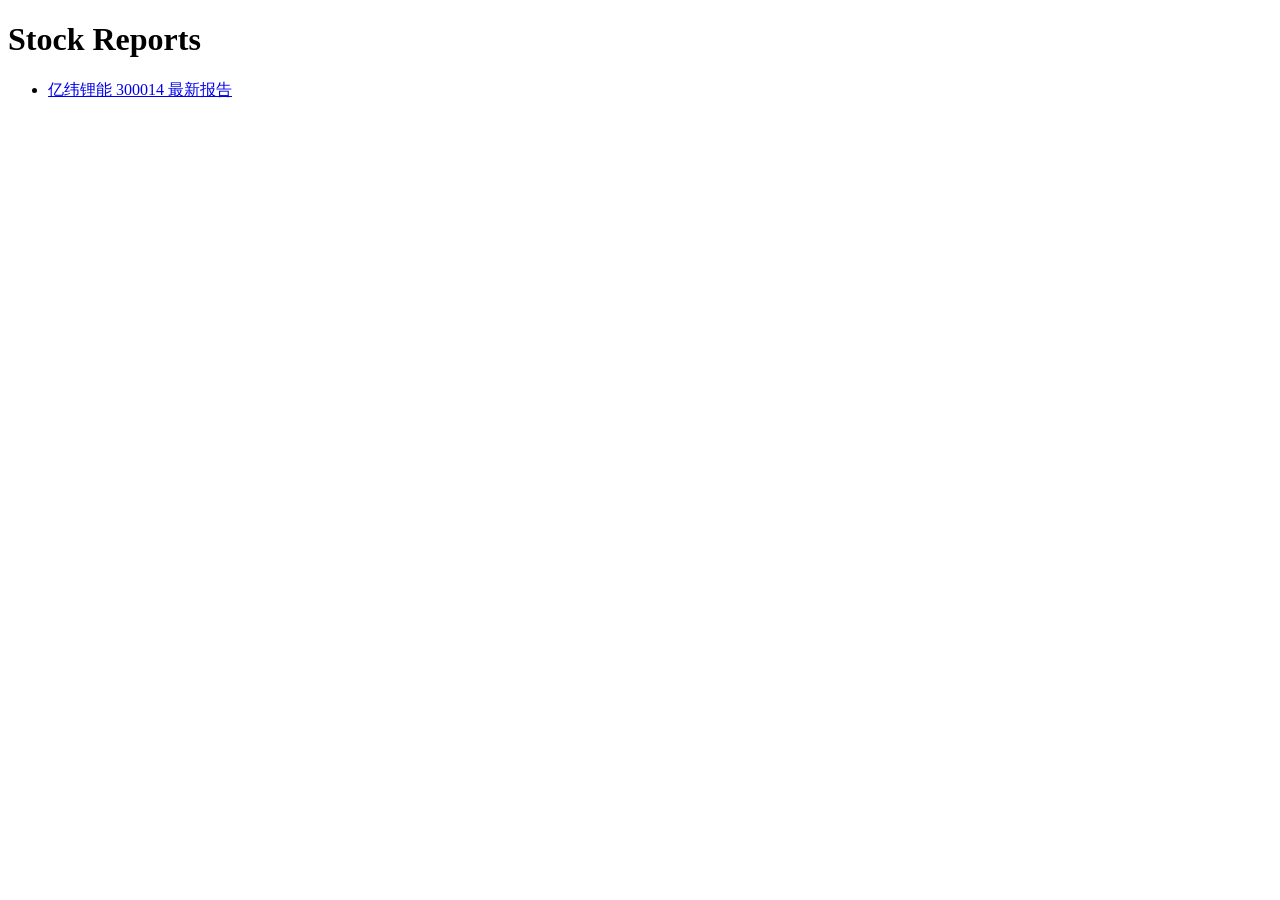
==== index.html @ c76a759f "Update report index" ====
<!doctype html><html lang="zh-CN"><head><meta charset="utf-8"><meta name="viewport" content="width=device-width,initial-scale=1"><title>Stock Reports</title></head><body><h1>Stock Reports</h1><ul><li><a href="stock/300014/latest.html">亿纬锂能 300014 最新报告</a></li></ul></body></html>
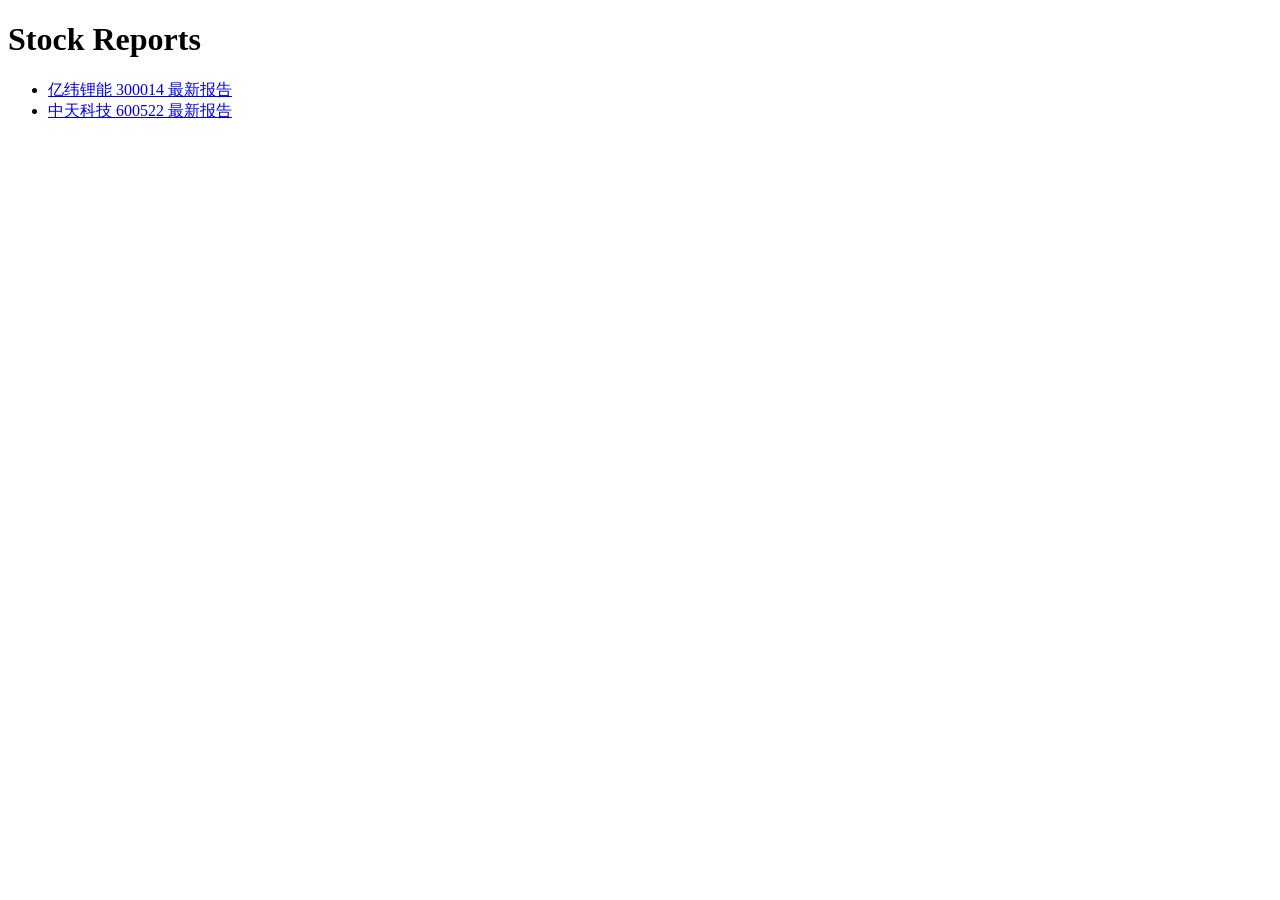
==== commit 6401e5e2: "Update report index for 600522" ====
--- a/index.html
+++ b/index.html
@@ -1 +1 @@
-<!doctype html><html lang="zh-CN"><head><meta charset="utf-8"><meta name="viewport" content="width=device-width,initial-scale=1"><title>Stock Reports</title></head><body><h1>Stock Reports</h1><ul><li><a href="stock/300014/latest.html">亿纬锂能 300014 最新报告</a></li></ul></body></html>+<!doctype html><html lang="zh-CN"><head><meta charset="utf-8"><meta name="viewport" content="width=device-width,initial-scale=1"><title>Stock Reports</title></head><body><h1>Stock Reports</h1><ul><li><a href="stock/300014/latest.html">亿纬锂能 300014 最新报告</a></li><li><a href="stock/600522/latest.html">中天科技 600522 最新报告</a></li></ul></body></html>
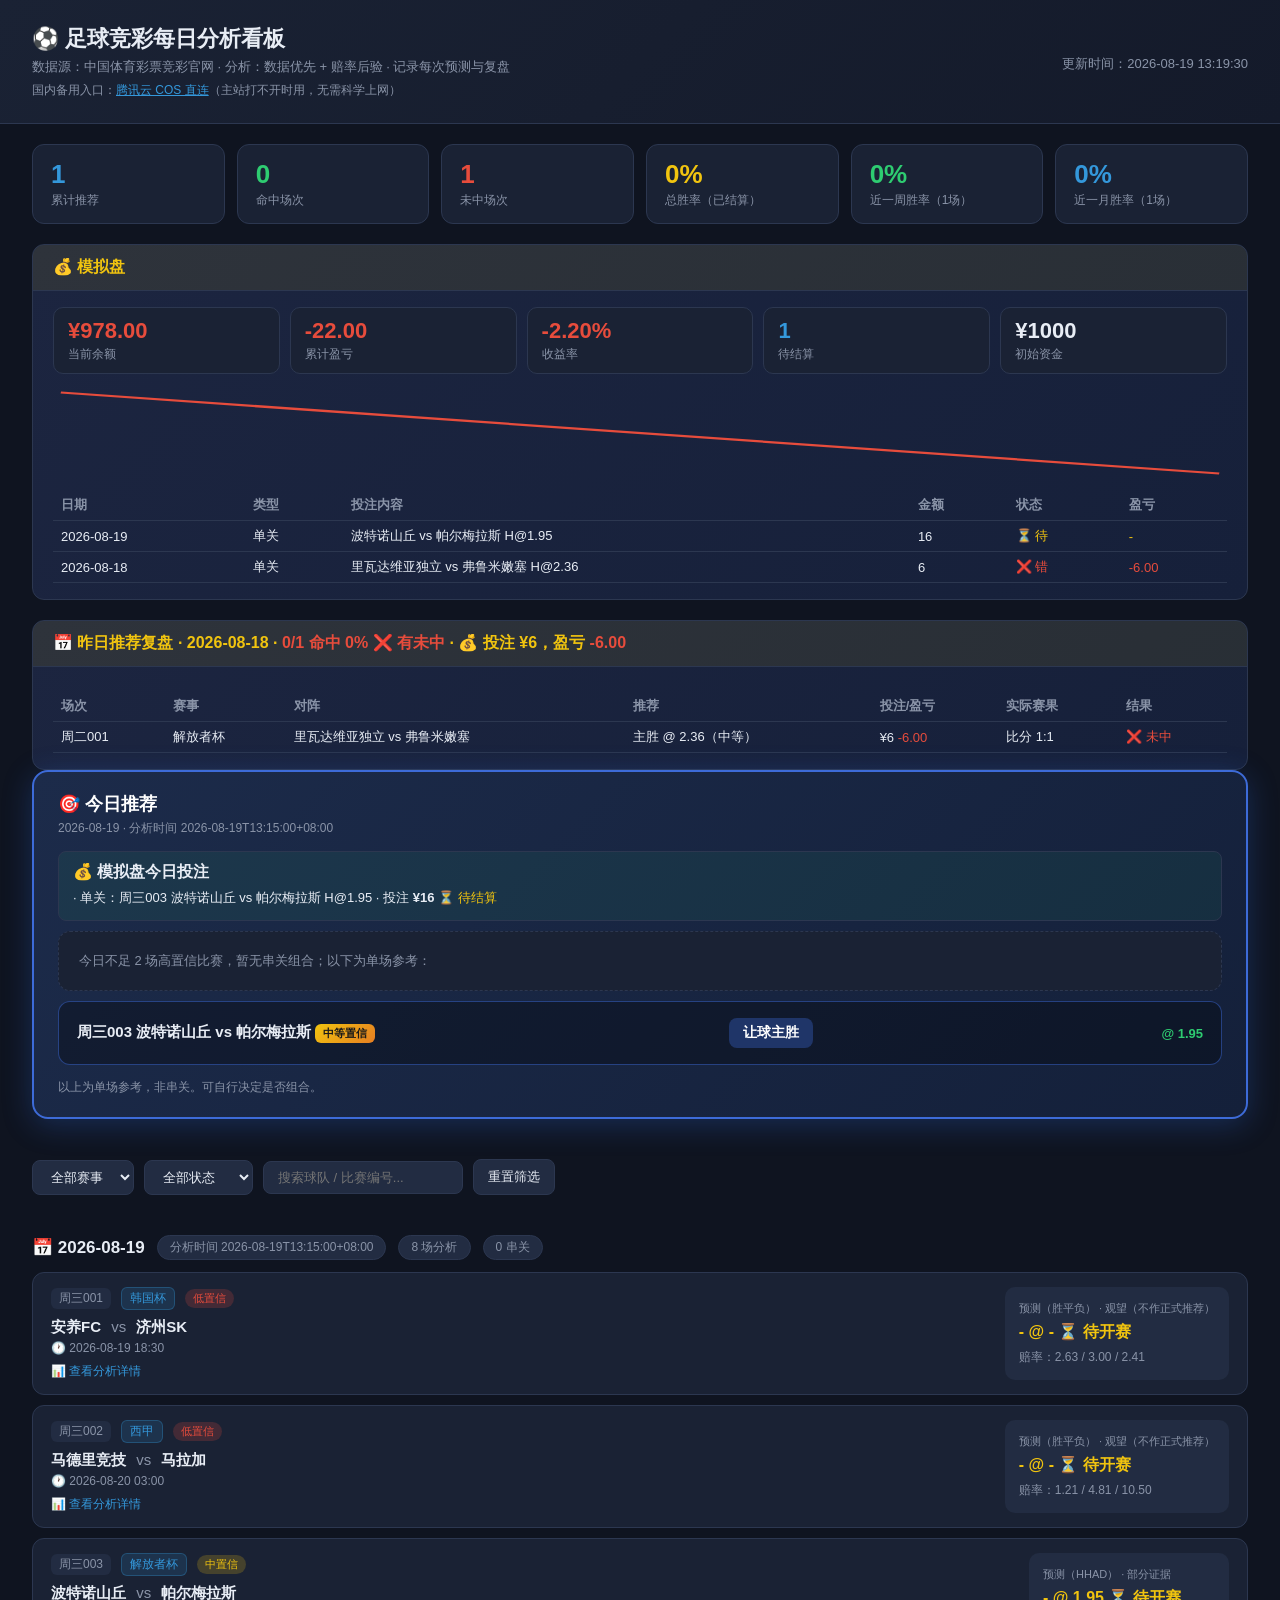
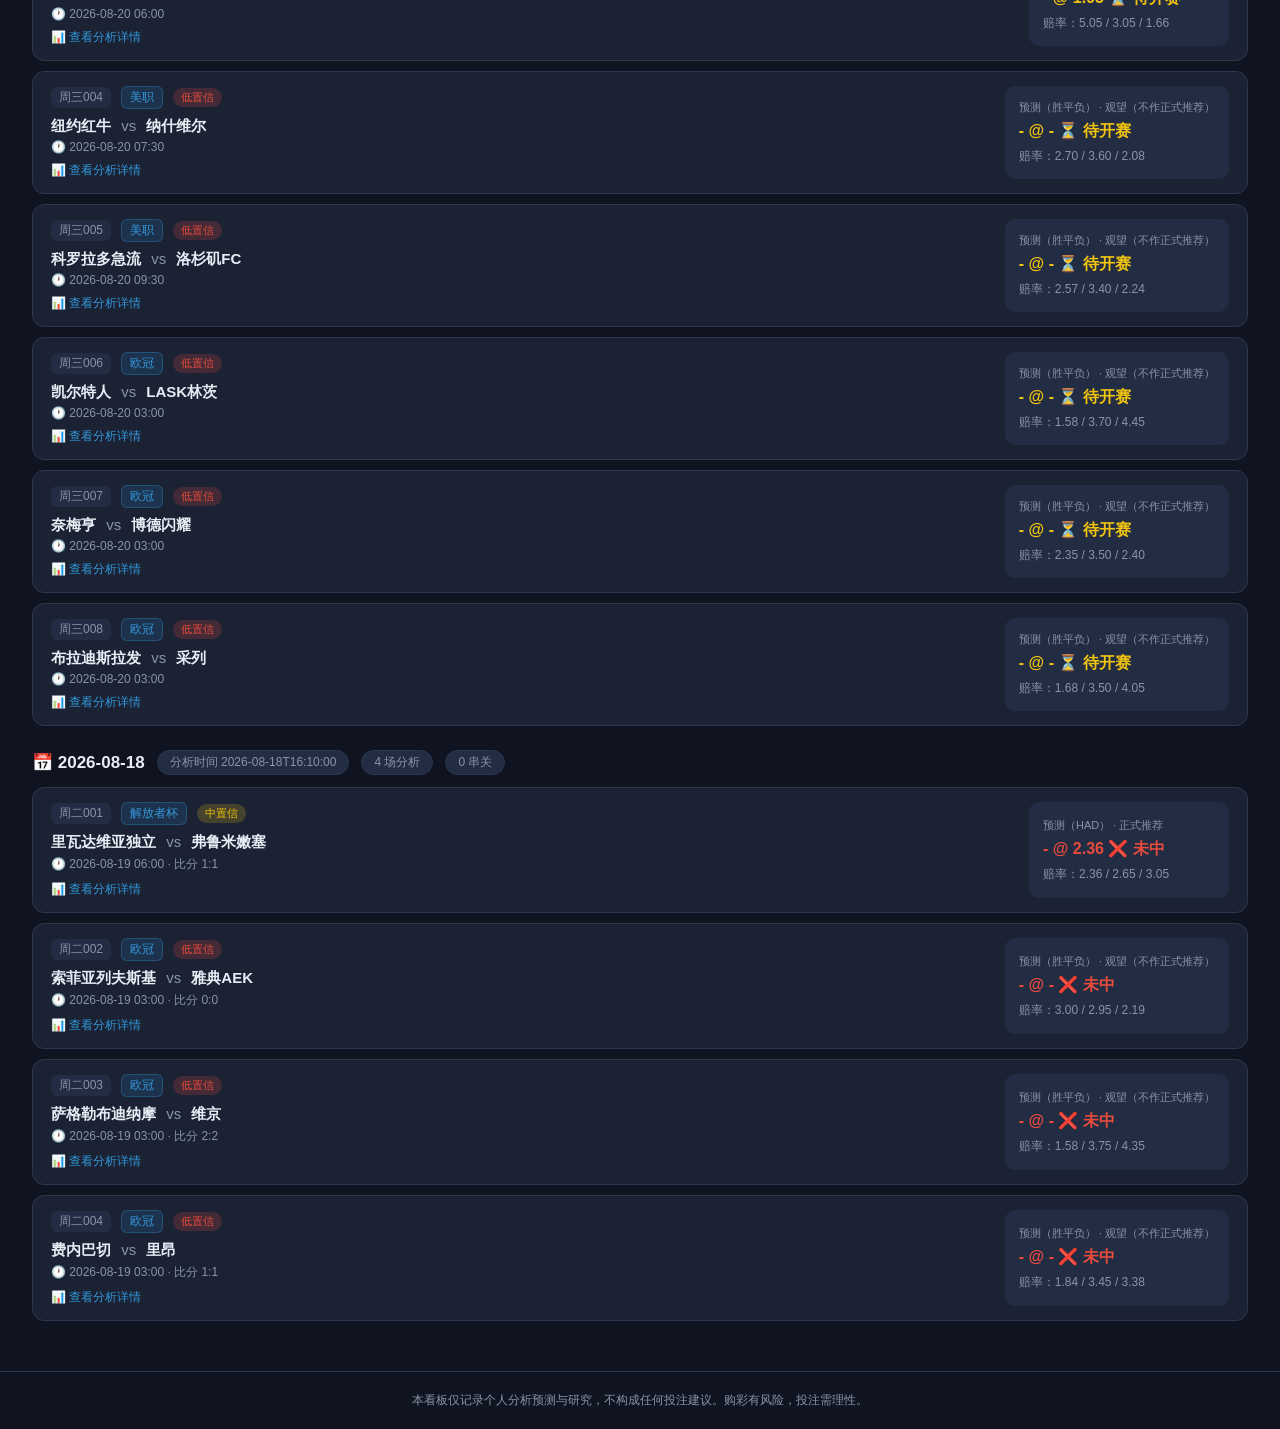
==== commit a1f0bd53: "update dashboard: index.html" ====
--- a/index.html
+++ b/index.html
@@ -1 +1,848 @@
-<!doctype html><html lang="zh-CN"><head><meta charset="utf-8"><meta name="viewport" content="width=device-width,initial-scale=1"><title>Stock Reports</title></head><body><h1>Stock Reports</h1><ul><li><a href="stock/300014/latest.html">亿纬锂能 300014 最新报告</a></li><li><a href="stock/600522/latest.html">中天科技 600522 最新报告</a></li></ul></body></html>+<!DOCTYPE html>
+<html lang="zh-CN">
+<head>
+<meta charset="UTF-8">
+<meta name="viewport" content="width=device-width, initial-scale=1.0">
+<title>⚽ 足球竞彩每日分析看板</title>
+<style>
+:root {
+  --bg: #0f1420;
+  --card: #1a2234;
+  --card2: #222c42;
+  --text: #e8edf5;
+  --muted: #8a94a8;
+  --green: #2ecc71;
+  --red: #e74c3c;
+  --yellow: #f1c40f;
+  --blue: #3498db;
+  --border: #2c3750;
+}
+* { margin: 0; padding: 0; box-sizing: border-box; }
+body {
+  font-family: -apple-system, "Segoe UI", "Microsoft YaHei", sans-serif;
+  background: var(--bg);
+  color: var(--text);
+  min-height: 100vh;
+}
+.header {
+  background: linear-gradient(135deg, #1a2234 0%, #141a2a 100%);
+  padding: 24px 32px;
+  border-bottom: 1px solid var(--border);
+  display: flex;
+  justify-content: space-between;
+  align-items: center;
+  flex-wrap: wrap;
+  gap: 16px;
+}
+.header h1 { font-size: 22px; font-weight: 700; }
+.header .sub { color: var(--muted); font-size: 13px; margin-top: 4px; }
+.stats-row {
+  display: grid;
+  grid-template-columns: repeat(auto-fit, minmax(140px, 1fr));
+  gap: 12px;
+  padding: 20px 32px 0;
+}
+.stat-card {
+  background: var(--card);
+  border: 1px solid var(--border);
+  border-radius: 12px;
+  padding: 14px 18px;
+}
+.stat-card .num { font-size: 26px; font-weight: 700; }
+.stat-card .label { color: var(--muted); font-size: 12px; margin-top: 2px; }
+.stat-card.green .num { color: var(--green); }
+.stat-card.red .num { color: var(--red); }
+.stat-card.blue .num { color: var(--blue); }
+.stat-card.yellow .num { color: var(--yellow); }
+.controls {
+  display: flex;
+  gap: 10px;
+  padding: 16px 32px;
+  align-items: center;
+  flex-wrap: wrap;
+}
+.controls select, .controls button {
+  background: var(--card2);
+  color: var(--text);
+  border: 1px solid var(--border);
+  border-radius: 8px;
+  padding: 8px 14px;
+  font-size: 13px;
+  cursor: pointer;
+}
+.controls select:hover, .controls button:hover { border-color: var(--blue); }
+.controls .search-input {
+  background: var(--card2);
+  color: var(--text);
+  border: 1px solid var(--border);
+  border-radius: 8px;
+  padding: 8px 14px;
+  font-size: 13px;
+  min-width: 200px;
+}
+.main { padding: 0 32px 40px; }
+.day-section { margin-top: 24px; }
+.day-header {
+  display: flex;
+  align-items: center;
+  gap: 12px;
+  margin-bottom: 12px;
+}
+.day-header h2 { font-size: 17px; }
+.day-header .badge {
+  background: var(--card2);
+  border: 1px solid var(--border);
+  border-radius: 20px;
+  padding: 3px 12px;
+  font-size: 12px;
+  color: var(--muted);
+}
+.review-box {
+  background: var(--card);
+  border: 1px solid var(--border);
+  border-radius: 12px;
+  padding: 16px 20px;
+  margin-bottom: 20px;
+}
+.review-box h3 { font-size: 15px; margin-bottom: 10px; display: flex; align-items: center; gap: 8px; }
+.review-box .review-text { color: var(--text); font-size: 13px; line-height: 1.8; }
+.review-box .review-text strong { color: var(--yellow); }
+.match-card {
+  background: var(--card);
+  border: 1px solid var(--border);
+  border-radius: 12px;
+  padding: 14px 18px;
+  margin-bottom: 10px;
+  display: grid;
+  grid-template-columns: 1fr auto;
+  gap: 12px;
+}
+.match-card:hover { border-color: var(--blue); }
+.match-top { display: flex; align-items: center; gap: 10px; flex-wrap: wrap; }
+.league-tag {
+  background: rgba(52, 152, 219, 0.15);
+  color: var(--blue);
+  border: 1px solid rgba(52, 152, 219, 0.3);
+  border-radius: 6px;
+  padding: 2px 8px;
+  font-size: 12px;
+  white-space: nowrap;
+}
+.match-num {
+  color: var(--muted);
+  font-size: 12px;
+  background: var(--card2);
+  border-radius: 6px;
+  padding: 2px 8px;
+}
+.match-teams { font-size: 15px; font-weight: 600; margin-top: 8px; }
+.match-teams .vs { color: var(--muted); font-weight: 400; margin: 0 6px; }
+.match-time { color: var(--muted); font-size: 12px; margin-top: 4px; }
+.pick-box {
+  background: var(--card2);
+  border-radius: 10px;
+  padding: 10px 14px;
+  min-width: 200px;
+  display: flex;
+  flex-direction: column;
+  gap: 6px;
+  justify-content: center;
+}
+.pick-label { font-size: 11px; color: var(--muted); }
+.pick-value { font-size: 16px; font-weight: 700; }
+.pick-value.hit { color: var(--green); }
+.pick-value.miss { color: var(--red); }
+.pick-value.pending { color: var(--yellow); }
+.pick-odds { font-size: 12px; color: var(--muted); }
+.confidence { font-size: 11px; padding: 2px 8px; border-radius: 10px; }
+.confidence.high { background: rgba(46, 204, 113, 0.2); color: var(--green); }
+.confidence.medium { background: rgba(241, 196, 15, 0.2); color: var(--yellow); }
+.confidence.low { background: rgba(231, 76, 60, 0.2); color: var(--red); }
+.analysis-toggle {
+  background: none;
+  border: none;
+  color: var(--blue);
+  font-size: 12px;
+  cursor: pointer;
+  margin-top: 8px;
+  padding: 0;
+}
+.analysis-detail {
+  display: none;
+  margin-top: 10px;
+  border-top: 1px solid var(--border);
+  padding-top: 10px;
+  font-size: 13px;
+  line-height: 1.8;
+  color: var(--text);
+}
+.analysis-detail.open { display: block; }
+.analysis-detail .section-title { color: var(--yellow); font-weight: 600; margin-top: 8px; }
+.parlay-card {
+  background: linear-gradient(135deg, rgba(52, 152, 219, 0.12), rgba(46, 204, 113, 0.08));
+  border: 1.5px solid var(--blue);
+  border-radius: 12px;
+  padding: 14px 18px;
+  margin-bottom: 12px;
+}
+.parlay-header { display: flex; justify-content: space-between; align-items: center; flex-wrap: wrap; gap: 8px; }
+.parlay-name { font-size: 15px; font-weight: 700; }
+.parlay-odds { color: var(--green); font-weight: 700; font-size: 14px; }
+.parlay-legs { margin-top: 10px; display: flex; gap: 8px; flex-wrap: wrap; }
+.parlay-leg {
+  background: var(--card2);
+  border: 1px solid var(--border);
+  border-radius: 8px;
+  padding: 6px 10px;
+  font-size: 12px;
+}
+.parlay-leg .leg-result { margin-left: 4px; }
+.parlay-result { margin-top: 10px; font-size: 13px; padding: 8px 12px; border-radius: 8px; }
+.parlay-result.win { background: rgba(46, 204, 113, 0.15); color: var(--green); }
+.parlay-result.lose { background: rgba(231, 76, 60, 0.15); color: var(--red); }
+.parlay-reason { margin-top: 8px; font-size: 12px; color: var(--muted); line-height: 1.6; }
+/* ===== 今日推荐区块 ===== */
+.reco-section {
+  margin: 0 32px 24px;
+}
+.reco-box {
+  background: linear-gradient(135deg, #1c2b4a 0%, #14203a 100%);
+  border: 2px solid #3d6bd8;
+  border-radius: 16px;
+  padding: 20px 24px;
+  box-shadow: 0 6px 30px rgba(52, 120, 246, 0.25);
+}
+.reco-title {
+  font-size: 18px;
+  font-weight: 800;
+  color: #fff;
+  display: flex;
+  align-items: center;
+  gap: 8px;
+  margin-bottom: 4px;
+}
+.reco-date { color: var(--muted); font-size: 12px; margin-bottom: 14px; }
+.reco-parlay {
+  background: rgba(0, 0, 0, 0.3);
+  border: 1px solid rgba(61, 107, 216, 0.5);
+  border-radius: 12px;
+  padding: 14px 16px;
+  margin-top: 10px;
+}
+.reco-parlay-head {
+  display: flex;
+  justify-content: space-between;
+  align-items: center;
+  flex-wrap: wrap;
+  gap: 8px;
+}
+.reco-parlay-name { font-size: 16px; font-weight: 700; color: #7fd4ff; }
+.reco-parlay-odds { font-size: 16px; font-weight: 800; color: var(--green); }
+.reco-legs { margin-top: 12px; display: flex; flex-direction: column; gap: 8px; }
+.reco-leg {
+  display: flex;
+  justify-content: space-between;
+  align-items: center;
+  background: rgba(255, 255, 255, 0.05);
+  border: 1px solid rgba(255, 255, 255, 0.1);
+  border-radius: 10px;
+  padding: 10px 14px;
+  flex-wrap: wrap;
+  gap: 8px;
+}
+.reco-leg-team { font-size: 14px; font-weight: 600; color: #e8edf5; }
+.reco-leg-pick {
+  font-size: 13px;
+  background: rgba(61, 107, 216, 0.35);
+  border-radius: 8px;
+  padding: 4px 10px;
+  color: #fff;
+  font-weight: 700;
+}
+.reco-leg-odds { font-size: 13px; color: var(--green); font-weight: 700; }
+.reco-single {
+  background: rgba(0, 0, 0, 0.3);
+  border: 1px solid rgba(61, 107, 216, 0.5);
+  border-radius: 12px;
+  padding: 16px 18px;
+  margin-top: 10px;
+  display: flex;
+  justify-content: space-between;
+  align-items: center;
+  flex-wrap: wrap;
+  gap: 10px;
+}
+.reco-single-team { font-size: 15px; font-weight: 700; color: #e8edf5; }
+.reco-single-pick {
+  font-size: 14px;
+  background: rgba(61, 107, 216, 0.35);
+  border-radius: 8px;
+  padding: 6px 14px;
+  color: #fff;
+  font-weight: 700;
+}
+.reco-reason { margin-top: 12px; font-size: 12px; color: var(--muted); line-height: 1.7; }
+.reco-empty {
+  background: var(--card);
+  border: 1px dashed var(--border);
+  border-radius: 12px;
+  padding: 20px;
+  text-align: center;
+  color: var(--muted);
+  font-size: 13px;
+}
+.reco-tag {
+  display: inline-block;
+  background: linear-gradient(135deg, #f1c40f, #e67e22);
+  color: #1a1a1a;
+  font-size: 11px;
+  font-weight: 800;
+  border-radius: 6px;
+  padding: 2px 8px;
+  margin-right: 6px;
+}
+@media (max-width: 768px) {
+  .reco-section { margin: 0 16px 20px; }
+}
+.empty { color: var(--muted); text-align: center; padding: 60px 0; font-size: 14px; }
+.footer {
+  text-align: center;
+  color: var(--muted);
+  font-size: 12px;
+  padding: 20px;
+  border-top: 1px solid var(--border);
+}
+.loading { text-align: center; padding: 60px; color: var(--muted); }
+@media (max-width: 768px) {
+  .header { padding: 16px; }
+  .stats-row { padding: 12px 16px 0; }
+  .controls { padding: 12px 16px; }
+  .main { padding: 0 16px 30px; }
+  .match-card { grid-template-columns: 1fr; }
+  .pick-box { min-width: auto; }
+}
+
+/* 模拟盘 */
+.paper-section {
+  margin: 20px 32px 0;
+  background: linear-gradient(135deg, #1c2540 0%, #16203a 100%);
+  border: 1px solid var(--border);
+  border-radius: 12px;
+  overflow: hidden;
+}
+.paper-header {
+  padding: 12px 20px;
+  font-size: 16px;
+  font-weight: 700;
+  background: rgba(255, 215, 0, 0.08);
+  border-bottom: 1px solid var(--border);
+  color: var(--yellow);
+}
+.paper-body { padding: 16px 20px; }
+.paper-cards {
+  display: grid;
+  grid-template-columns: repeat(auto-fit, minmax(120px, 1fr));
+  gap: 10px;
+  margin-bottom: 14px;
+}
+.paper-card {
+  background: var(--card);
+  border: 1px solid var(--border);
+  border-radius: 10px;
+  padding: 10px 14px;
+}
+.paper-card .num { font-size: 22px; font-weight: 700; }
+.paper-card .label { color: var(--muted); font-size: 12px; margin-top: 2px; }
+.paper-card.green .num { color: var(--green); }
+.paper-card.red .num { color: var(--red); }
+.paper-card.yellow .num { color: var(--yellow); }
+.paper-card.blue .num { color: var(--blue); }
+.paper-bets { margin-top: 8px; }
+.paper-bets table { width: 100%; border-collapse: collapse; font-size: 13px; }
+.paper-bets th, .paper-bets td {
+  padding: 6px 8px;
+  border-bottom: 1px solid var(--border);
+  text-align: left;
+}
+.paper-bets th { color: var(--muted); font-weight: 600; }
+.bet-won { color: var(--green); }
+.bet-lost { color: var(--red); }
+.bet-pending { color: var(--yellow); }
+.paper-curve { margin-top: 10px; }
+.paper-curve svg { width: 100%; height: 90px; }
+</style>
+</head>
+<body>
+
+<div class="header">
+  <div>
+    <h1>⚽ 足球竞彩每日分析看板</h1>
+    <div class="sub">数据源：中国体育彩票竞彩官网 · 分析：数据优先 + 赔率后验 · 记录每次预测与复盘</div>
+    <div class="sub" style="margin-top:6px;font-size:12px;">国内备用入口：<a href="https://football-predictions-1467413910.cos-website.ap-shanghai.myqcloud.com/" target="_blank" style="color:var(--blue);">腾讯云 COS 直连</a>（主站打不开时用，无需科学上网）</div>
+  </div>
+  <div class="sub" id="updatedAt"></div>
+</div>
+
+<div class="stats-row" id="statsRow">
+  <div class="stat-card loading-stat"><div class="loading">加载中...</div></div>
+</div>
+
+<div class="paper-section" id="paperSection" style="display:none;">
+  <div class="paper-header">💰 模拟盘</div>
+  <div class="paper-body" id="paperBody"></div>
+</div>
+
+<div class="paper-section" id="yesterdaySection" style="display:none;">
+  <div class="paper-header" id="yesterdayHeader">📅 昨日推荐复盘</div>
+  <div class="paper-body" id="yesterdayBody"></div>
+</div>
+
+<div class="reco-section" id="recoSection"></div>
+
+<div class="controls">
+  <select id="leagueFilter">
+    <option value="">全部赛事</option>
+  </select>
+  <select id="resultFilter">
+    <option value="">全部状态</option>
+    <option value="hit">✅ 命中</option>
+    <option value="miss">❌ 未中</option>
+    <option value="pending">⏳ 待开赛</option>
+  </select>
+  <input type="text" id="searchInput" class="search-input" placeholder="搜索球队 / 比赛编号...">
+  <button id="resetBtn">重置筛选</button>
+</div>
+
+<div class="main" id="mainContent">
+  <div class="loading">数据加载中...</div>
+</div>
+
+<div class="footer">
+  本看板仅记录个人分析预测与研究，不构成任何投注建议。购彩有风险，投注需理性。
+</div>
+
+<script>
+let DATA = null;
+let currentLeague = '';
+let currentResult = '';
+let currentSearch = '';
+
+async function loadData() {
+  try {
+    const resp = await fetch('data.json?_=' + Date.now());
+    if (!resp.ok) throw new Error('HTTP ' + resp.status);
+    DATA = await resp.json();
+    render();
+  } catch (e) {
+    document.getElementById('mainContent').innerHTML =
+      '<div class="empty">数据加载失败：' + e.message + '<br><br>请确认 data.json 已生成</div>';
+  }
+}
+
+function renderStats() {
+  const s = (DATA.stats || {});
+  // 优先用后端算好的统计; 后端无数据时前端兜底
+  const total = s.total || 0;
+  const hit = s.hit || 0;
+  const miss = s.miss || 0;
+  const hitRate = (s.hit_rate != null ? s.hit_rate : 0) + '%';
+
+  document.getElementById('statsRow').innerHTML = `
+    <div class="stat-card blue"><div class="num">${total}</div><div class="label">累计推荐</div></div>
+    <div class="stat-card green"><div class="num">${hit}</div><div class="label">命中场次</div></div>
+    <div class="stat-card red"><div class="num">${miss}</div><div class="label">未中场次</div></div>
+    <div class="stat-card yellow"><div class="num">${hitRate}</div><div class="label">总胜率（已结算）</div></div>
+    <div class="stat-card green"><div class="num">${s.week_rate != null ? s.week_rate + '%' : '-'}</div><div class="label">近一周胜率（${s.week_total || 0}场）</div></div>
+    <div class="stat-card blue"><div class="num">${s.month_rate != null ? s.month_rate + '%' : '-'}</div><div class="label">近一月胜率（${s.month_total || 0}场）</div></div>
+  `;
+}
+
+function renderLeagueFilter() {
+  const leagues = new Set();
+  for (const rec of DATA.records || []) {
+    for (const m of rec.matches || []) {
+      if (m.league) leagues.add(m.league);
+    }
+  }
+  const sel = document.getElementById('leagueFilter');
+  sel.innerHTML = '<option value="">全部赛事</option>' +
+    [...leagues].sort().map(l => `<option value="${l}">${l}</option>`).join('');
+  sel.value = currentLeague;
+}
+
+function resultClass(m) {
+  if (m.result === 'hit') return 'hit';
+  if (m.result === 'miss') return 'miss';
+  return 'pending';
+}
+function resultText(m) {
+  if (m.result === 'hit') return '✅ 命中';
+  if (m.result === 'miss') return '❌ 未中';
+  return '⏳ 待开赛';
+}
+const STATUS_ZH = {
+  high: '高', medium: '中', low: '低',
+  ok: '证据通过', verified: '已验证', pass: '通过',
+  insufficient_evidence: '证据不足',
+  VERIFIED: '正式推荐', PARTIAL: '部分证据', OBSERVE: '观望（不作正式推荐）',
+  full_HAD: '官方赔率完整', partial_HAD: '官方赔率部分完整', none_HAD: '官方赔率未完整验证'
+};
+function zhStatus(v) { return STATUS_ZH[v] || v || '-'; }
+function confidenceClass(c) { return c || 'low'; }
+function gateReasons(m) {
+  const d = m.data_analysis || {};
+  const sample = d.sample_size || {};
+  const reasons = [];
+  const home = Number(sample.home_recent_matches ?? sample.home_recent ?? 0) || 0;
+  const away = Number(sample.away_recent_matches ?? sample.away_recent ?? 0) || 0;
+  if (home < 5 || away < 5) reasons.push(`正式样本不足（主队 ${home} 场、客队 ${away} 场，双方均需至少 5 场）`);
+  if (d.confidence === 'low') reasons.push('置信度为低');
+  if (d.status === 'insufficient_evidence') reasons.push('证据不足');
+  (d.missing_data || []).forEach(x => reasons.push(STATUS_ZH[x] || x));
+  if (m.odds_integrity === 'none_HAD') reasons.push('官方胜平负赔率未完整验证');
+  if (m.recommendation_level === 'OBSERVE' || m.final_pick === 'OBSERVE') reasons.push('观望（不作正式推荐）');
+  return [...new Set(reasons)];
+}
+
+function matchCard(m) {
+  const oddsStr = m.odds ? (m.odds.h + ' / ' + m.odds.d + ' / ' + m.odds.a) : '-';
+  const dataReason = m.data_analysis && m.data_analysis.reasoning ? m.data_analysis.reasoning : '';
+  const oddsConclusion = m.odds_analysis && m.odds_analysis.conclusion ? m.odds_analysis.conclusion : '';
+  const reasons = gateReasons(m);
+  const detail = (dataReason || oddsConclusion || reasons.length) ? `
+    <button class="analysis-toggle" onclick="this.nextElementSibling.classList.toggle('open')">📊 查看分析详情</button>
+    <div class="analysis-detail">
+      ${dataReason ? '<div class="section-title">📈 数据面分析（赔率盲判）</div><div>' + dataReason + '</div>' : ''}
+      ${oddsConclusion ? '<div class="section-title">💰 赔率面校验</div><div>' + oddsConclusion + '</div>' : ''}
+      ${reasons.length ? '<div class="section-title">🚧 未推荐卡点</div><div>' + reasons.join('；') + '</div>' : ''}
+      ${m.review ? '<div class="section-title">🔍 复盘</div><div>' + m.review + '</div>' : ''}
+    </div>` : '';
+
+  return `
+  <div class="match-card">
+    <div>
+      <div class="match-top">
+        <span class="match-num">${m.match_num || ''}</span>
+        <span class="league-tag">${m.league || ''}</span>
+        <span class="confidence ${(m.data_analysis && m.data_analysis.confidence) || ''}">${zhStatus(m.data_analysis && m.data_analysis.confidence)}置信</span>
+      </div>
+      <div class="match-teams">${m.home} <span class="vs">vs</span> ${m.away}</div>
+      <div class="match-time">🕐 ${m.match_time || ''} ${m.score ? '· 比分 ' + m.score : ''}</div>
+      ${detail}
+    </div>
+    <div class="pick-box">
+      <span class="pick-label">预测（${m.pick_market || '胜平负'}） · ${zhStatus(m.recommendation_level || m.final_pick)}</span>
+      <span class="pick-value ${resultClass(m)}">${m.pick || '-'} @ ${m.pick_odds || '-'} ${resultText(m)}</span>
+      <span class="pick-odds">赔率：${oddsStr}</span>
+    </div>
+  </div>`;
+}
+
+function parlayCard(p) {
+  let resultBadge = '';
+  if (p.result === 'win') resultBadge = '<div class="parlay-result win">✅ 命中！</div>';
+  else if (p.result === 'lose') resultBadge = '<div class="parlay-result lose">❌ 未中</div>';
+  else resultBadge = '<div class="parlay-result" style="background:rgba(241,196,15,0.1);color:var(--yellow)">⏳ 待开赛</div>';
+
+  const legs = (p.legs || []).map(l => `
+    <span class="parlay-leg">
+      ${l.match_num || ''} ${l.home || ''} vs ${l.away || ''}: <b>${l.pick}</b> @ ${l.odds}
+      ${l.result ? `<span class="leg-result">${l.result === 'hit' ? '✅' : '❌'}</span>` : ''}
+    </span>`).join('');
+
+  return `
+  <div class="parlay-card">
+    <div class="parlay-header">
+      <span class="parlay-name">🎯 ${p.name || '串关'}（${p.type || ''}）</span>
+      <span class="parlay-odds">综合赔率 ${p.total_odds || '-'}</span>
+    </div>
+    <div class="parlay-legs">${legs}</div>
+    ${resultBadge}
+    ${p.reason ? '<div class="parlay-reason">💡 ' + p.reason + '</div>' : ''}
+  </div>`;
+}
+
+/* ===== 模拟盘渲染 ===== */
+function renderPaper() {
+  const section = document.getElementById('paperSection');
+  const body = document.getElementById('paperBody');
+  const paper = DATA.paper;
+  if (!paper) {
+    section.style.display = 'none';
+    return;
+  }
+  section.style.display = '';
+  const profitCls = paper.total_profit >= 0 ? 'green' : 'red';
+  const balanceCls = paper.balance >= paper.initial_balance ? 'green' : 'red';
+  const profitStr = (paper.total_profit >= 0 ? '+' : '') + paper.total_profit.toFixed(2);
+  const rateStr = (paper.total_profit >= 0 ? '+' : '') + paper.profit_rate.toFixed(2) + '%';
+
+  // 净值曲线
+  let curveSvg = '';
+  const curve = paper.equity_curve || [];
+  if (curve.length >= 2) {
+    const W = 600, H = 80, pad = 4;
+    const vals = curve.map(p => p.balance);
+    const min = Math.min(...vals), max = Math.max(...vals);
+    const range = (max - min) || 1;
+    const pts = curve.map((p, i) => {
+      const x = pad + (i / (curve.length - 1)) * (W - pad * 2);
+      const y = H - pad - ((p.balance - min) / range) * (H - pad * 2);
+      return x.toFixed(1) + ',' + y.toFixed(1);
+    }).join(' ');
+    const lastColor = vals[vals.length - 1] >= vals[0] ? '#2ecc71' : '#e74c3c';
+    curveSvg = `<div class="paper-curve"><svg viewBox="0 0 ${W} ${H}" preserveAspectRatio="none">
+      <polyline points="${pts}" fill="none" stroke="${lastColor}" stroke-width="2"/>
+    </svg></div>`;
+  }
+
+  // 近期投注表
+  let betsHtml = '';
+  const bets = paper.recent_bets || [];
+  if (bets.length) {
+    const rows = bets.slice().reverse().map(b => {
+      const cls = b.status === 'won' ? 'bet-won' : (b.status === 'lost' ? 'bet-lost' : 'bet-pending');
+      const st = b.status === 'won' ? '✅ 中' : (b.status === 'lost' ? '❌ 错' : '⏳ 待');
+      const profit = b.profit != null ? ((b.profit >= 0 ? '+' : '') + b.profit.toFixed(2)) : '-';
+      return `<tr>
+        <td>${b.date || '-'}</td>
+        <td>${b.type}</td>
+        <td>${b.detail || '-'}</td>
+        <td>${b.stake != null ? b.stake.toFixed(0) : '-'}</td>
+        <td class="${cls}">${st}</td>
+        <td class="${cls}">${profit}</td>
+      </tr>`;
+    }).join('');
+    betsHtml = `<div class="paper-bets"><table>
+      <tr><th>日期</th><th>类型</th><th>投注内容</th><th>金额</th><th>状态</th><th>盈亏</th></tr>
+      ${rows}
+    </table></div>`;
+  }
+
+  body.innerHTML = `
+    <div class="paper-cards">
+      <div class="paper-card ${balanceCls}"><div class="num">¥${paper.balance.toFixed(2)}</div><div class="label">当前余额</div></div>
+      <div class="paper-card ${profitCls}"><div class="num">${profitStr}</div><div class="label">累计盈亏</div></div>
+      <div class="paper-card ${profitCls}"><div class="num">${rateStr}</div><div class="label">收益率</div></div>
+      <div class="paper-card blue"><div class="num">${paper.pending_count || 0}</div><div class="label">待结算</div></div>
+      <div class="paper-card"><div class="num">¥${paper.initial_balance}</div><div class="label">初始资金</div></div>
+    </div>
+    ${curveSvg}
+    ${betsHtml}
+  `;
+}
+
+/* ===== 昨日推荐复盘渲染 ===== */
+function pickLabel(pick) {
+  if (pick === 'H') return '主胜';
+  if (pick === 'D') return '平局';
+  if (pick === 'A') return '客胜';
+  if (pick === 'OBSERVE') return '观望';
+  return pick || '-';
+}
+
+function renderYesterday() {
+  const section = document.getElementById('yesterdaySection');
+  const header = document.getElementById('yesterdayHeader');
+  const body = document.getElementById('yesterdayBody');
+  const y = DATA.stats && DATA.stats.yesterday;
+  if (!y || !y.matches || !y.matches.length) {
+    section.style.display = 'none';
+    return;
+  }
+  section.style.display = '';
+  const statusTxt = y.hit ? '✅ 全部命中' : '❌ 有未中';
+  let headerExtra = '';
+  if (y.bet_stake != null && y.bet_stake > 0) {
+    const profitCls = (y.bet_profit || 0) >= 0 ? 'bet-won' : 'bet-lost';
+    headerExtra = ` · 💰 投注 ¥${y.bet_stake.toFixed(0)}，盈亏 <span class="${profitCls}">${(y.bet_profit >= 0 ? '+' : '')}${y.bet_profit.toFixed(2)}</span>`;
+  }
+  header.innerHTML = `📅 昨日推荐复盘 · ${y.date} · <span style="color:${y.hit ? 'var(--green)' : 'var(--red)'}">${y.hits}/${y.total} 命中 ${y.hit_rate}% ${statusTxt}</span>${headerExtra}`;
+
+  const rows = y.matches.map(m => {
+    const pickTxt = pickLabel(m.pick) + (m.odds ? ' @ ' + m.odds : '');
+    const confTxt = m.confidence ? ('（' + ({high:'高', medium:'中等', low:'低'}[m.confidence] || m.confidence) + '）') : '';
+    const resultTxt = m.result === 'hit'
+      ? '<span class="bet-won">✅ 命中</span>'
+      : '<span class="bet-lost">❌ 未中</span>';
+    const scoreTxt = m.score ? ('比分 ' + m.score) : '待赛果';
+    let betTxt = '-';
+    if (m.bet_stake != null) {
+      const p = m.bet_profit;
+      const pCls = (p != null && p >= 0) ? 'bet-won' : 'bet-lost';
+      betTxt = `¥${m.bet_stake.toFixed(0)}${p != null ? ` <span class="${pCls}">${(p >= 0 ? '+' : '')}${p.toFixed(2)}</span>` : ''}`;
+    }
+    return `<tr>
+      <td>${m.match_num || '-'}</td>
+      <td>${m.league || '-'}</td>
+      <td>${m.home || ''} vs ${m.away || ''}</td>
+      <td>${pickTxt}${confTxt}</td>
+      <td>${betTxt}</td>
+      <td>${scoreTxt}</td>
+      <td>${resultTxt}</td>
+    </tr>`;
+  }).join('');
+
+  body.innerHTML = `<div class="paper-bets"><table>
+    <tr><th>场次</th><th>赛事</th><th>对阵</th><th>推荐</th><th>投注/盈亏</th><th>实际赛果</th><th>结果</th></tr>
+    ${rows}
+  </table></div>`;
+}
+
+/* ===== 今日推荐渲染 ===== */
+function renderRecommendation() {
+  const box = document.getElementById('recoSection');
+  if (!DATA || !DATA.records || DATA.records.length === 0) {
+    box.innerHTML = '<div class="reco-box"><div class="reco-title">🎯 今日推荐</div><div class="reco-empty">暂无分析数据</div></div>';
+    return;
+  }
+  // 取最新一天的记录
+  const latest = DATA.records[DATA.records.length - 1];
+  const dateStr = latest.date || '';
+  const parlays = (latest.parlays || []).filter(p => (p.legs || []).length >= 2); // 只认 ≥2腿 的串关
+  const singles = latest.singles || [];
+
+  let html = '<div class="reco-box">';
+  html += `<div class="reco-title">🎯 今日推荐</div>`;
+  html += `<div class="reco-date">${dateStr} · 分析时间 ${latest.analysis_time || '-'}</div>`;
+
+  // 今日模拟盘投注决策
+  const todayBets = latest.bets || [];
+  if (todayBets.length > 0) {
+    html += `<div class="reco-bets" style="margin:10px 0;padding:10px 14px;background:rgba(46,204,113,0.08);border:1px solid var(--border);border-radius:8px;">`;
+    html += `<div style="font-weight:700;margin-bottom:6px;">💰 模拟盘今日投注</div>`;
+    todayBets.forEach(b => {
+      let st = '';
+      if (b.status === 'won') st = ' <span class="bet-won">✅ 已中</span>';
+      else if (b.status === 'lost') st = ' <span class="bet-lost">❌ 未中</span>';
+      else st = ' <span class="bet-pending">⏳ 待结算</span>';
+      const profitTxt = (b.profit != null) ? ` <span class="${b.profit >= 0 ? 'bet-won' : 'bet-lost'}">${(b.profit >= 0 ? '+' : '')}${b.profit.toFixed(2)}</span>` : '';
+      html += `<div style="font-size:13px;margin:3px 0;">· ${b.type}：${b.detail} · 投注 <b>¥${b.stake}</b>${st}${profitTxt}</div>`;
+    });
+    html += `</div>`;
+  } else {
+    html += `<div class="reco-bets" style="margin:10px 0;padding:10px 14px;background:rgba(241,196,15,0.06);border:1px solid var(--border);border-radius:8px;font-size:13px;color:var(--muted);">💰 模拟盘：今日未投注（观望）</div>`;
+  }
+
+  if (parlays.length > 0) {
+    // 有串关推荐: 全部展示
+    parlays.forEach(p => {
+      html += `<div class="reco-parlay">`;
+      html += `<div class="reco-parlay-head">
+        <span class="reco-parlay-name">🎯 ${p.name || '串关'}（${p.type || '串关'}）</span>
+        <span class="reco-parlay-odds">综合赔率 ${p.total_odds || '-'}</span>
+      </div>`;
+      html += `<div class="reco-legs">`;
+      (p.legs || []).forEach(l => {
+        const resultMark = l.result === 'hit' ? ' ✅' : (l.result === 'miss' ? ' ❌' : '');
+        html += `<div class="reco-leg">
+          <span class="reco-leg-team">${l.match_num || ''} ${l.home || ''} vs ${l.away || ''}</span>
+          <span class="reco-leg-pick">${pickLabel(l.pick)}${resultMark}</span>
+          <span class="reco-leg-odds">@ ${l.odds}</span>
+        </div>`;
+      });
+      html += `</div>`;
+      if (p.result === 'win') html += `<div class="parlay-result win">✅ 串关命中！</div>`;
+      else if (p.result === 'lose') html += `<div class="parlay-result lose">❌ 串关未中</div>`;
+      if (p.reason) html += `<div class="reco-reason">💡 ${p.reason}</div>`;
+      html += `</div>`;
+    });
+  } else if (singles.length > 0) {
+    // 无串关: 展示单场推荐(明确标注非串关)
+    html += `<div class="reco-empty" style="text-align:left;margin-bottom:10px">今日不足 2 场高置信比赛，暂无串关组合；以下为单场参考：</div>`;
+    singles.forEach(m => {
+      const conf = m.confidence || '';
+      const confZh = ({high:'高', medium:'中等', low:'低'}[conf] || conf);
+      const resultMark = m.result === 'hit' ? ' ✅' : (m.result === 'miss' ? ' ❌' : '');
+      const market = m.pick_market === 'HHAD' ? '让球' : '';
+      html += `<div class="reco-single">
+        <span class="reco-single-team">${m.match_num || ''} ${m.home} vs ${m.away} <span class="reco-tag">${confZh || ''}置信</span></span>
+        <span class="reco-single-pick">${market || ''}${pickLabel(m.final_pick)}${resultMark}</span>
+        <span class="reco-leg-odds">@ ${m.pick_odds || '-'}</span>
+      </div>`;
+    });
+    html += `<div class="reco-reason">以上为单场参考，非串关。可自行决定是否组合。</div>`;
+  } else {
+    html += '<div class="reco-empty">今日无推荐场次（数据不足或信心不足，建议观望）</div>';
+  }
+
+  html += '</div>';
+  box.innerHTML = html;
+}
+
+function render() {
+  renderStats();
+  renderPaper();
+  renderYesterday();
+  renderRecommendation();
+  renderLeagueFilter();
+  const records = (DATA.records || []).slice().reverse(); // 新的在前
+  const main = document.getElementById('mainContent');
+
+  const filteredRecords = records.map(rec => {
+    const matches = (rec.matches || []).filter(m => {
+      if (currentLeague && m.league !== currentLeague) return false;
+      if (currentResult && m.result !== currentResult) return false;
+      if (currentSearch) {
+        const hay = ((m.home || '') + (m.away || '') + (m.match_num || '') + (m.league || '')).toLowerCase();
+        if (!hay.includes(currentSearch.toLowerCase())) return false;
+      }
+      return true;
+    });
+    return {...rec, matches};
+  }).filter(rec => rec.matches.length > 0 || !currentLeague && !currentResult && !currentSearch);
+
+  if (filteredRecords.length === 0) {
+    main.innerHTML = '<div class="empty">没有符合条件的记录</div>';
+    return;
+  }
+
+  main.innerHTML = filteredRecords.map(rec => {
+    const matchCards = rec.matches.map(matchCard).join('');
+    const parlayCards = (rec.parlays || []).map(parlayCard).join('');
+    const reviewHtml = rec.review && rec.review.summary ? `
+      <div class="review-box">
+        <h3>🔍 ${rec.review.title || '复盘'}</h3>
+        <div class="review-text">${rec.review.summary}</div>
+      </div>` : '';
+    return `
+    <div class="day-section">
+      <div class="day-header">
+        <h2>📅 ${rec.date}</h2>
+        <span class="badge">分析时间 ${rec.analysis_time || ''}</span>
+        <span class="badge">${rec.matches.length} 场分析</span>
+        ${rec.parlays ? `<span class="badge">${rec.parlays.length} 串关</span>` : ''}
+      </div>
+      ${reviewHtml}
+      ${parlayCards}
+      ${matchCards}
+    </div>`;
+  }).join('');
+
+  document.getElementById('updatedAt').textContent = DATA.updated_at ? '更新时间：' + DATA.updated_at : '';
+}
+
+document.getElementById('leagueFilter').addEventListener('change', e => {
+  currentLeague = e.target.value;
+  render();
+});
+document.getElementById('resultFilter').addEventListener('change', e => {
+  currentResult = e.target.value;
+  render();
+});
+document.getElementById('searchInput').addEventListener('input', e => {
+  currentSearch = e.target.value.trim();
+  render();
+});
+document.getElementById('resetBtn').addEventListener('click', () => {
+  currentLeague = ''; currentResult = ''; currentSearch = '';
+  document.getElementById('leagueFilter').value = '';
+  document.getElementById('resultFilter').value = '';
+  document.getElementById('searchInput').value = '';
+  render();
+});
+
+loadData();
+</script>
+</body>
+</html>
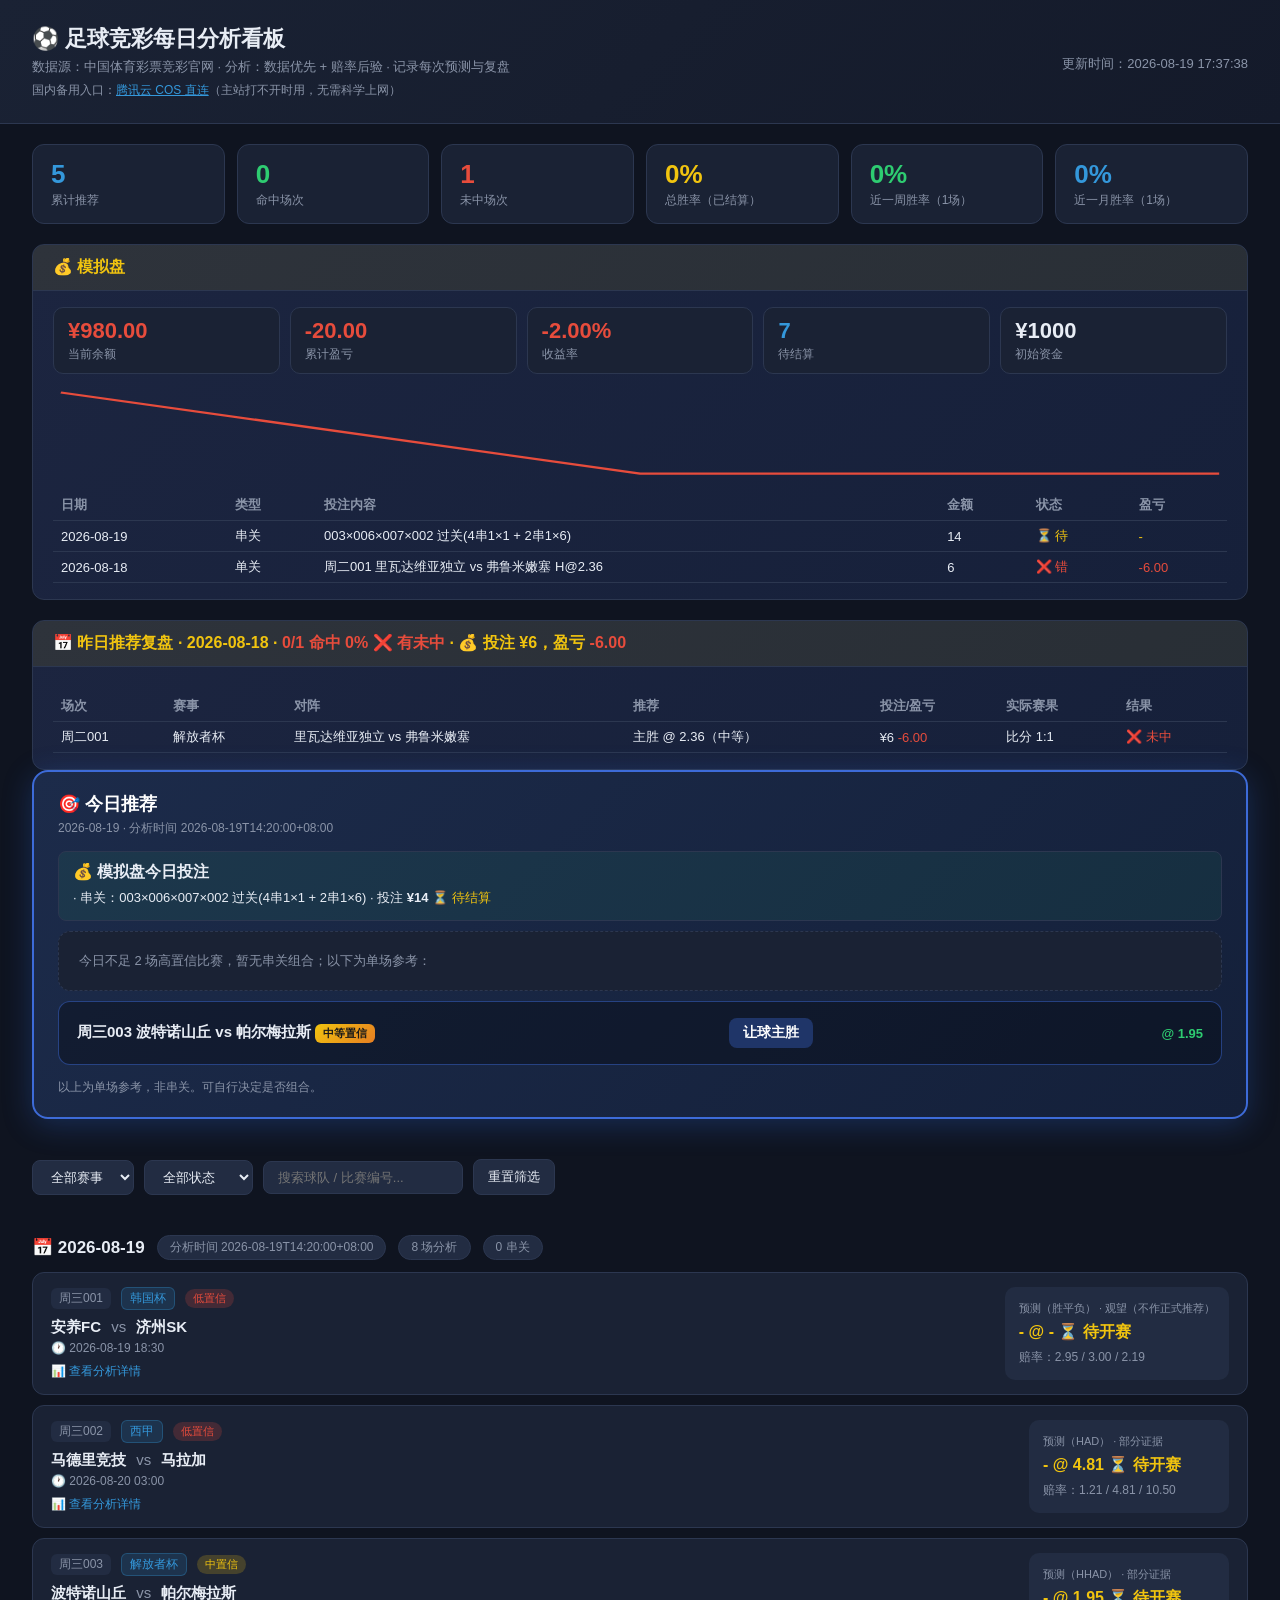
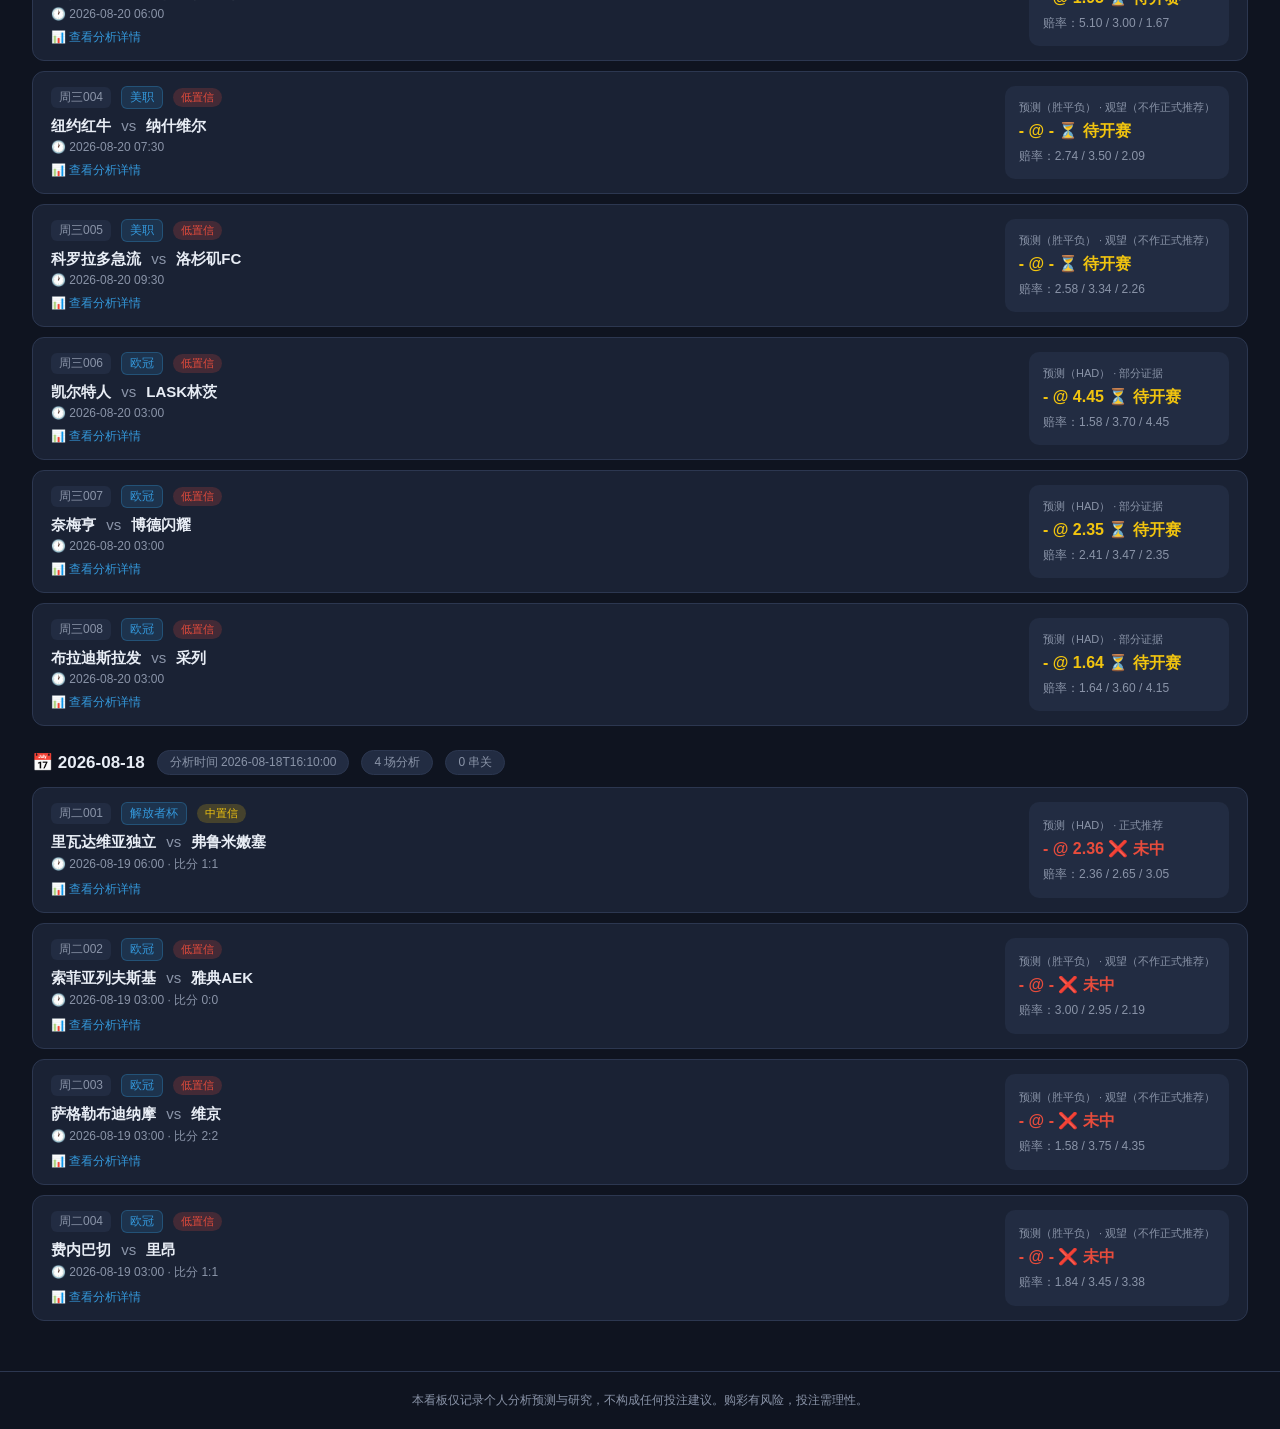
==== commit a8d0857e: "update dashboard: index.html" ====
--- a/index.html
+++ b/index.html
@@ -368,6 +368,7 @@
 .bet-won { color: var(--green); }
 .bet-lost { color: var(--red); }
 .bet-pending { color: var(--yellow); }
+.bet-void { color: var(--muted); }
 .paper-curve { margin-top: 10px; }
 .paper-curve svg { width: 100%; height: 90px; }
 </style>
@@ -600,9 +601,9 @@
   let betsHtml = '';
   const bets = paper.recent_bets || [];
   if (bets.length) {
-    const rows = bets.slice().reverse().map(b => {
-      const cls = b.status === 'won' ? 'bet-won' : (b.status === 'lost' ? 'bet-lost' : 'bet-pending');
-      const st = b.status === 'won' ? '✅ 中' : (b.status === 'lost' ? '❌ 错' : '⏳ 待');
+    const rows = bets.map(b => {
+      const cls = b.status === 'won' ? 'bet-won' : (b.status === 'lost' ? 'bet-lost' : (b.status === 'void' ? 'bet-void' : 'bet-pending'));
+      const st = b.status === 'won' ? '✅ 中' : (b.status === 'lost' ? '❌ 错' : (b.status === 'void' ? '🚫 作废' : '⏳ 待'));
       const profit = b.profit != null ? ((b.profit >= 0 ? '+' : '') + b.profit.toFixed(2)) : '-';
       return `<tr>
         <td>${b.date || '-'}</td>
@@ -715,6 +716,7 @@
       let st = '';
       if (b.status === 'won') st = ' <span class="bet-won">✅ 已中</span>';
       else if (b.status === 'lost') st = ' <span class="bet-lost">❌ 未中</span>';
+      else if (b.status === 'void') st = ' <span class="bet-void">🚫 作废</span>';
       else st = ' <span class="bet-pending">⏳ 待结算</span>';
       const profitTxt = (b.profit != null) ? ` <span class="${b.profit >= 0 ? 'bet-won' : 'bet-lost'}">${(b.profit >= 0 ? '+' : '')}${b.profit.toFixed(2)}</span>` : '';
       html += `<div style="font-size:13px;margin:3px 0;">· ${b.type}：${b.detail} · 投注 <b>¥${b.stake}</b>${st}${profitTxt}</div>`;
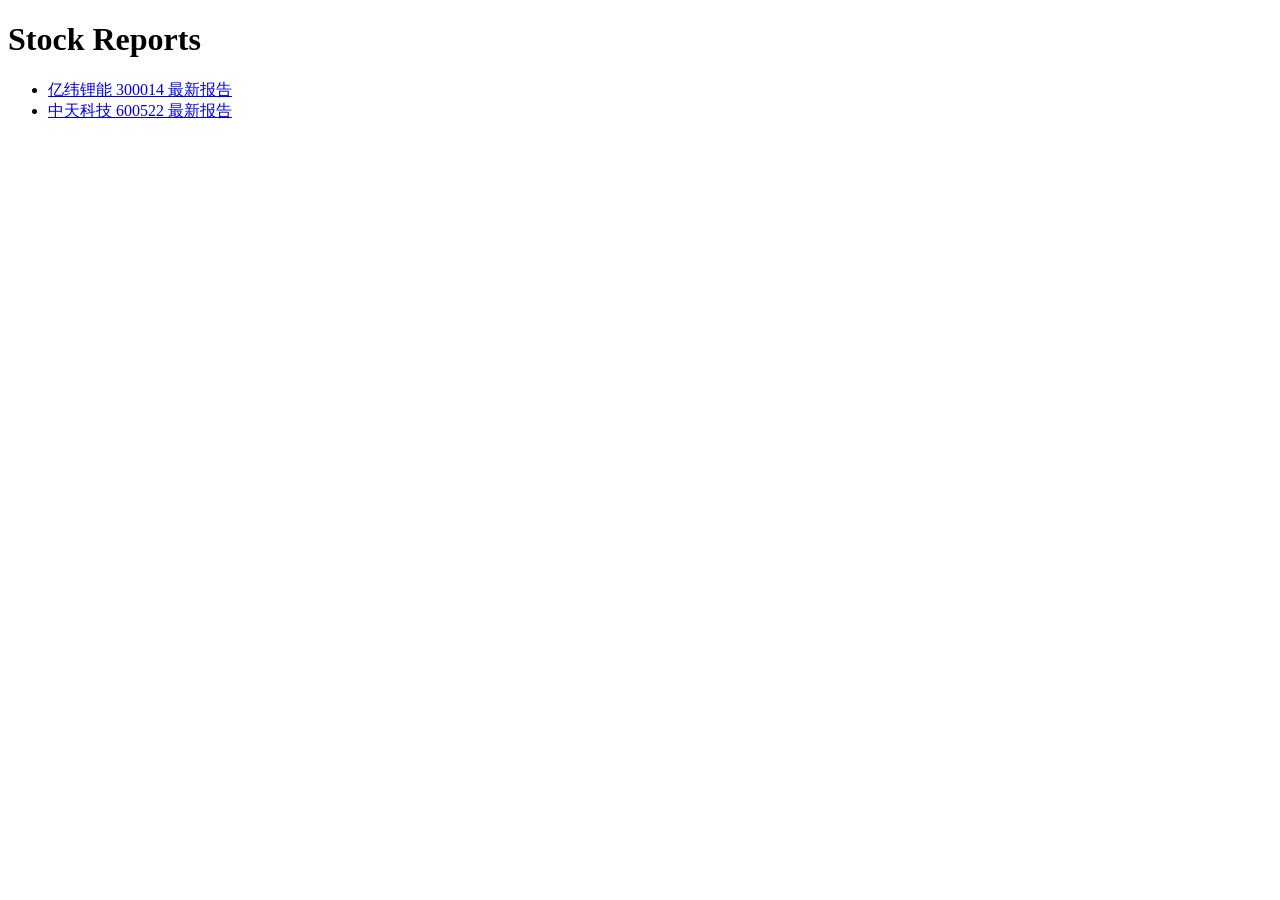
==== commit 6eb6f124: "restore root index.html from 6401e5e (stock report index)" ====
--- a/index.html
+++ b/index.html
@@ -1,850 +1 @@
-<!DOCTYPE html>
-<html lang="zh-CN">
-<head>
-<meta charset="UTF-8">
-<meta name="viewport" content="width=device-width, initial-scale=1.0">
-<title>⚽ 足球竞彩每日分析看板</title>
-<style>
-:root {
-  --bg: #0f1420;
-  --card: #1a2234;
-  --card2: #222c42;
-  --text: #e8edf5;
-  --muted: #8a94a8;
-  --green: #2ecc71;
-  --red: #e74c3c;
-  --yellow: #f1c40f;
-  --blue: #3498db;
-  --border: #2c3750;
-}
-* { margin: 0; padding: 0; box-sizing: border-box; }
-body {
-  font-family: -apple-system, "Segoe UI", "Microsoft YaHei", sans-serif;
-  background: var(--bg);
-  color: var(--text);
-  min-height: 100vh;
-}
-.header {
-  background: linear-gradient(135deg, #1a2234 0%, #141a2a 100%);
-  padding: 24px 32px;
-  border-bottom: 1px solid var(--border);
-  display: flex;
-  justify-content: space-between;
-  align-items: center;
-  flex-wrap: wrap;
-  gap: 16px;
-}
-.header h1 { font-size: 22px; font-weight: 700; }
-.header .sub { color: var(--muted); font-size: 13px; margin-top: 4px; }
-.stats-row {
-  display: grid;
-  grid-template-columns: repeat(auto-fit, minmax(140px, 1fr));
-  gap: 12px;
-  padding: 20px 32px 0;
-}
-.stat-card {
-  background: var(--card);
-  border: 1px solid var(--border);
-  border-radius: 12px;
-  padding: 14px 18px;
-}
-.stat-card .num { font-size: 26px; font-weight: 700; }
-.stat-card .label { color: var(--muted); font-size: 12px; margin-top: 2px; }
-.stat-card.green .num { color: var(--green); }
-.stat-card.red .num { color: var(--red); }
-.stat-card.blue .num { color: var(--blue); }
-.stat-card.yellow .num { color: var(--yellow); }
-.controls {
-  display: flex;
-  gap: 10px;
-  padding: 16px 32px;
-  align-items: center;
-  flex-wrap: wrap;
-}
-.controls select, .controls button {
-  background: var(--card2);
-  color: var(--text);
-  border: 1px solid var(--border);
-  border-radius: 8px;
-  padding: 8px 14px;
-  font-size: 13px;
-  cursor: pointer;
-}
-.controls select:hover, .controls button:hover { border-color: var(--blue); }
-.controls .search-input {
-  background: var(--card2);
-  color: var(--text);
-  border: 1px solid var(--border);
-  border-radius: 8px;
-  padding: 8px 14px;
-  font-size: 13px;
-  min-width: 200px;
-}
-.main { padding: 0 32px 40px; }
-.day-section { margin-top: 24px; }
-.day-header {
-  display: flex;
-  align-items: center;
-  gap: 12px;
-  margin-bottom: 12px;
-}
-.day-header h2 { font-size: 17px; }
-.day-header .badge {
-  background: var(--card2);
-  border: 1px solid var(--border);
-  border-radius: 20px;
-  padding: 3px 12px;
-  font-size: 12px;
-  color: var(--muted);
-}
-.review-box {
-  background: var(--card);
-  border: 1px solid var(--border);
-  border-radius: 12px;
-  padding: 16px 20px;
-  margin-bottom: 20px;
-}
-.review-box h3 { font-size: 15px; margin-bottom: 10px; display: flex; align-items: center; gap: 8px; }
-.review-box .review-text { color: var(--text); font-size: 13px; line-height: 1.8; }
-.review-box .review-text strong { color: var(--yellow); }
-.match-card {
-  background: var(--card);
-  border: 1px solid var(--border);
-  border-radius: 12px;
-  padding: 14px 18px;
-  margin-bottom: 10px;
-  display: grid;
-  grid-template-columns: 1fr auto;
-  gap: 12px;
-}
-.match-card:hover { border-color: var(--blue); }
-.match-top { display: flex; align-items: center; gap: 10px; flex-wrap: wrap; }
-.league-tag {
-  background: rgba(52, 152, 219, 0.15);
-  color: var(--blue);
-  border: 1px solid rgba(52, 152, 219, 0.3);
-  border-radius: 6px;
-  padding: 2px 8px;
-  font-size: 12px;
-  white-space: nowrap;
-}
-.match-num {
-  color: var(--muted);
-  font-size: 12px;
-  background: var(--card2);
-  border-radius: 6px;
-  padding: 2px 8px;
-}
-.match-teams { font-size: 15px; font-weight: 600; margin-top: 8px; }
-.match-teams .vs { color: var(--muted); font-weight: 400; margin: 0 6px; }
-.match-time { color: var(--muted); font-size: 12px; margin-top: 4px; }
-.pick-box {
-  background: var(--card2);
-  border-radius: 10px;
-  padding: 10px 14px;
-  min-width: 200px;
-  display: flex;
-  flex-direction: column;
-  gap: 6px;
-  justify-content: center;
-}
-.pick-label { font-size: 11px; color: var(--muted); }
-.pick-value { font-size: 16px; font-weight: 700; }
-.pick-value.hit { color: var(--green); }
-.pick-value.miss { color: var(--red); }
-.pick-value.pending { color: var(--yellow); }
-.pick-odds { font-size: 12px; color: var(--muted); }
-.confidence { font-size: 11px; padding: 2px 8px; border-radius: 10px; }
-.confidence.high { background: rgba(46, 204, 113, 0.2); color: var(--green); }
-.confidence.medium { background: rgba(241, 196, 15, 0.2); color: var(--yellow); }
-.confidence.low { background: rgba(231, 76, 60, 0.2); color: var(--red); }
-.analysis-toggle {
-  background: none;
-  border: none;
-  color: var(--blue);
-  font-size: 12px;
-  cursor: pointer;
-  margin-top: 8px;
-  padding: 0;
-}
-.analysis-detail {
-  display: none;
-  margin-top: 10px;
-  border-top: 1px solid var(--border);
-  padding-top: 10px;
-  font-size: 13px;
-  line-height: 1.8;
-  color: var(--text);
-}
-.analysis-detail.open { display: block; }
-.analysis-detail .section-title { color: var(--yellow); font-weight: 600; margin-top: 8px; }
-.parlay-card {
-  background: linear-gradient(135deg, rgba(52, 152, 219, 0.12), rgba(46, 204, 113, 0.08));
-  border: 1.5px solid var(--blue);
-  border-radius: 12px;
-  padding: 14px 18px;
-  margin-bottom: 12px;
-}
-.parlay-header { display: flex; justify-content: space-between; align-items: center; flex-wrap: wrap; gap: 8px; }
-.parlay-name { font-size: 15px; font-weight: 700; }
-.parlay-odds { color: var(--green); font-weight: 700; font-size: 14px; }
-.parlay-legs { margin-top: 10px; display: flex; gap: 8px; flex-wrap: wrap; }
-.parlay-leg {
-  background: var(--card2);
-  border: 1px solid var(--border);
-  border-radius: 8px;
-  padding: 6px 10px;
-  font-size: 12px;
-}
-.parlay-leg .leg-result { margin-left: 4px; }
-.parlay-result { margin-top: 10px; font-size: 13px; padding: 8px 12px; border-radius: 8px; }
-.parlay-result.win { background: rgba(46, 204, 113, 0.15); color: var(--green); }
-.parlay-result.lose { background: rgba(231, 76, 60, 0.15); color: var(--red); }
-.parlay-reason { margin-top: 8px; font-size: 12px; color: var(--muted); line-height: 1.6; }
-/* ===== 今日推荐区块 ===== */
-.reco-section {
-  margin: 0 32px 24px;
-}
-.reco-box {
-  background: linear-gradient(135deg, #1c2b4a 0%, #14203a 100%);
-  border: 2px solid #3d6bd8;
-  border-radius: 16px;
-  padding: 20px 24px;
-  box-shadow: 0 6px 30px rgba(52, 120, 246, 0.25);
-}
-.reco-title {
-  font-size: 18px;
-  font-weight: 800;
-  color: #fff;
-  display: flex;
-  align-items: center;
-  gap: 8px;
-  margin-bottom: 4px;
-}
-.reco-date { color: var(--muted); font-size: 12px; margin-bottom: 14px; }
-.reco-parlay {
-  background: rgba(0, 0, 0, 0.3);
-  border: 1px solid rgba(61, 107, 216, 0.5);
-  border-radius: 12px;
-  padding: 14px 16px;
-  margin-top: 10px;
-}
-.reco-parlay-head {
-  display: flex;
-  justify-content: space-between;
-  align-items: center;
-  flex-wrap: wrap;
-  gap: 8px;
-}
-.reco-parlay-name { font-size: 16px; font-weight: 700; color: #7fd4ff; }
-.reco-parlay-odds { font-size: 16px; font-weight: 800; color: var(--green); }
-.reco-legs { margin-top: 12px; display: flex; flex-direction: column; gap: 8px; }
-.reco-leg {
-  display: flex;
-  justify-content: space-between;
-  align-items: center;
-  background: rgba(255, 255, 255, 0.05);
-  border: 1px solid rgba(255, 255, 255, 0.1);
-  border-radius: 10px;
-  padding: 10px 14px;
-  flex-wrap: wrap;
-  gap: 8px;
-}
-.reco-leg-team { font-size: 14px; font-weight: 600; color: #e8edf5; }
-.reco-leg-pick {
-  font-size: 13px;
-  background: rgba(61, 107, 216, 0.35);
-  border-radius: 8px;
-  padding: 4px 10px;
-  color: #fff;
-  font-weight: 700;
-}
-.reco-leg-odds { font-size: 13px; color: var(--green); font-weight: 700; }
-.reco-single {
-  background: rgba(0, 0, 0, 0.3);
-  border: 1px solid rgba(61, 107, 216, 0.5);
-  border-radius: 12px;
-  padding: 16px 18px;
-  margin-top: 10px;
-  display: flex;
-  justify-content: space-between;
-  align-items: center;
-  flex-wrap: wrap;
-  gap: 10px;
-}
-.reco-single-team { font-size: 15px; font-weight: 700; color: #e8edf5; }
-.reco-single-pick {
-  font-size: 14px;
-  background: rgba(61, 107, 216, 0.35);
-  border-radius: 8px;
-  padding: 6px 14px;
-  color: #fff;
-  font-weight: 700;
-}
-.reco-reason { margin-top: 12px; font-size: 12px; color: var(--muted); line-height: 1.7; }
-.reco-empty {
-  background: var(--card);
-  border: 1px dashed var(--border);
-  border-radius: 12px;
-  padding: 20px;
-  text-align: center;
-  color: var(--muted);
-  font-size: 13px;
-}
-.reco-tag {
-  display: inline-block;
-  background: linear-gradient(135deg, #f1c40f, #e67e22);
-  color: #1a1a1a;
-  font-size: 11px;
-  font-weight: 800;
-  border-radius: 6px;
-  padding: 2px 8px;
-  margin-right: 6px;
-}
-@media (max-width: 768px) {
-  .reco-section { margin: 0 16px 20px; }
-}
-.empty { color: var(--muted); text-align: center; padding: 60px 0; font-size: 14px; }
-.footer {
-  text-align: center;
-  color: var(--muted);
-  font-size: 12px;
-  padding: 20px;
-  border-top: 1px solid var(--border);
-}
-.loading { text-align: center; padding: 60px; color: var(--muted); }
-@media (max-width: 768px) {
-  .header { padding: 16px; }
-  .stats-row { padding: 12px 16px 0; }
-  .controls { padding: 12px 16px; }
-  .main { padding: 0 16px 30px; }
-  .match-card { grid-template-columns: 1fr; }
-  .pick-box { min-width: auto; }
-}
-
-/* 模拟盘 */
-.paper-section {
-  margin: 20px 32px 0;
-  background: linear-gradient(135deg, #1c2540 0%, #16203a 100%);
-  border: 1px solid var(--border);
-  border-radius: 12px;
-  overflow: hidden;
-}
-.paper-header {
-  padding: 12px 20px;
-  font-size: 16px;
-  font-weight: 700;
-  background: rgba(255, 215, 0, 0.08);
-  border-bottom: 1px solid var(--border);
-  color: var(--yellow);
-}
-.paper-body { padding: 16px 20px; }
-.paper-cards {
-  display: grid;
-  grid-template-columns: repeat(auto-fit, minmax(120px, 1fr));
-  gap: 10px;
-  margin-bottom: 14px;
-}
-.paper-card {
-  background: var(--card);
-  border: 1px solid var(--border);
-  border-radius: 10px;
-  padding: 10px 14px;
-}
-.paper-card .num { font-size: 22px; font-weight: 700; }
-.paper-card .label { color: var(--muted); font-size: 12px; margin-top: 2px; }
-.paper-card.green .num { color: var(--green); }
-.paper-card.red .num { color: var(--red); }
-.paper-card.yellow .num { color: var(--yellow); }
-.paper-card.blue .num { color: var(--blue); }
-.paper-bets { margin-top: 8px; }
-.paper-bets table { width: 100%; border-collapse: collapse; font-size: 13px; }
-.paper-bets th, .paper-bets td {
-  padding: 6px 8px;
-  border-bottom: 1px solid var(--border);
-  text-align: left;
-}
-.paper-bets th { color: var(--muted); font-weight: 600; }
-.bet-won { color: var(--green); }
-.bet-lost { color: var(--red); }
-.bet-pending { color: var(--yellow); }
-.bet-void { color: var(--muted); }
-.paper-curve { margin-top: 10px; }
-.paper-curve svg { width: 100%; height: 90px; }
-</style>
-</head>
-<body>
-
-<div class="header">
-  <div>
-    <h1>⚽ 足球竞彩每日分析看板</h1>
-    <div class="sub">数据源：中国体育彩票竞彩官网 · 分析：数据优先 + 赔率后验 · 记录每次预测与复盘</div>
-    <div class="sub" style="margin-top:6px;font-size:12px;">国内备用入口：<a href="https://football-predictions-1467413910.cos-website.ap-shanghai.myqcloud.com/" target="_blank" style="color:var(--blue);">腾讯云 COS 直连</a>（主站打不开时用，无需科学上网）</div>
-  </div>
-  <div class="sub" id="updatedAt"></div>
-</div>
-
-<div class="stats-row" id="statsRow">
-  <div class="stat-card loading-stat"><div class="loading">加载中...</div></div>
-</div>
-
-<div class="paper-section" id="paperSection" style="display:none;">
-  <div class="paper-header">💰 模拟盘</div>
-  <div class="paper-body" id="paperBody"></div>
-</div>
-
-<div class="paper-section" id="yesterdaySection" style="display:none;">
-  <div class="paper-header" id="yesterdayHeader">📅 昨日推荐复盘</div>
-  <div class="paper-body" id="yesterdayBody"></div>
-</div>
-
-<div class="reco-section" id="recoSection"></div>
-
-<div class="controls">
-  <select id="leagueFilter">
-    <option value="">全部赛事</option>
-  </select>
-  <select id="resultFilter">
-    <option value="">全部状态</option>
-    <option value="hit">✅ 命中</option>
-    <option value="miss">❌ 未中</option>
-    <option value="pending">⏳ 待开赛</option>
-  </select>
-  <input type="text" id="searchInput" class="search-input" placeholder="搜索球队 / 比赛编号...">
-  <button id="resetBtn">重置筛选</button>
-</div>
-
-<div class="main" id="mainContent">
-  <div class="loading">数据加载中...</div>
-</div>
-
-<div class="footer">
-  本看板仅记录个人分析预测与研究，不构成任何投注建议。购彩有风险，投注需理性。
-</div>
-
-<script>
-let DATA = null;
-let currentLeague = '';
-let currentResult = '';
-let currentSearch = '';
-
-async function loadData() {
-  try {
-    const resp = await fetch('data.json?_=' + Date.now());
-    if (!resp.ok) throw new Error('HTTP ' + resp.status);
-    DATA = await resp.json();
-    render();
-  } catch (e) {
-    document.getElementById('mainContent').innerHTML =
-      '<div class="empty">数据加载失败：' + e.message + '<br><br>请确认 data.json 已生成</div>';
-  }
-}
-
-function renderStats() {
-  const s = (DATA.stats || {});
-  // 优先用后端算好的统计; 后端无数据时前端兜底
-  const total = s.total || 0;
-  const hit = s.hit || 0;
-  const miss = s.miss || 0;
-  const hitRate = (s.hit_rate != null ? s.hit_rate : 0) + '%';
-
-  document.getElementById('statsRow').innerHTML = `
-    <div class="stat-card blue"><div class="num">${total}</div><div class="label">累计推荐</div></div>
-    <div class="stat-card green"><div class="num">${hit}</div><div class="label">命中场次</div></div>
-    <div class="stat-card red"><div class="num">${miss}</div><div class="label">未中场次</div></div>
-    <div class="stat-card yellow"><div class="num">${hitRate}</div><div class="label">总胜率（已结算）</div></div>
-    <div class="stat-card green"><div class="num">${s.week_rate != null ? s.week_rate + '%' : '-'}</div><div class="label">近一周胜率（${s.week_total || 0}场）</div></div>
-    <div class="stat-card blue"><div class="num">${s.month_rate != null ? s.month_rate + '%' : '-'}</div><div class="label">近一月胜率（${s.month_total || 0}场）</div></div>
-  `;
-}
-
-function renderLeagueFilter() {
-  const leagues = new Set();
-  for (const rec of DATA.records || []) {
-    for (const m of rec.matches || []) {
-      if (m.league) leagues.add(m.league);
-    }
-  }
-  const sel = document.getElementById('leagueFilter');
-  sel.innerHTML = '<option value="">全部赛事</option>' +
-    [...leagues].sort().map(l => `<option value="${l}">${l}</option>`).join('');
-  sel.value = currentLeague;
-}
-
-function resultClass(m) {
-  if (m.result === 'hit') return 'hit';
-  if (m.result === 'miss') return 'miss';
-  return 'pending';
-}
-function resultText(m) {
-  if (m.result === 'hit') return '✅ 命中';
-  if (m.result === 'miss') return '❌ 未中';
-  return '⏳ 待开赛';
-}
-const STATUS_ZH = {
-  high: '高', medium: '中', low: '低',
-  ok: '证据通过', verified: '已验证', pass: '通过',
-  insufficient_evidence: '证据不足',
-  VERIFIED: '正式推荐', PARTIAL: '部分证据', OBSERVE: '观望（不作正式推荐）',
-  full_HAD: '官方赔率完整', partial_HAD: '官方赔率部分完整', none_HAD: '官方赔率未完整验证'
-};
-function zhStatus(v) { return STATUS_ZH[v] || v || '-'; }
-function confidenceClass(c) { return c || 'low'; }
-function gateReasons(m) {
-  const d = m.data_analysis || {};
-  const sample = d.sample_size || {};
-  const reasons = [];
-  const home = Number(sample.home_recent_matches ?? sample.home_recent ?? 0) || 0;
-  const away = Number(sample.away_recent_matches ?? sample.away_recent ?? 0) || 0;
-  if (home < 5 || away < 5) reasons.push(`正式样本不足（主队 ${home} 场、客队 ${away} 场，双方均需至少 5 场）`);
-  if (d.confidence === 'low') reasons.push('置信度为低');
-  if (d.status === 'insufficient_evidence') reasons.push('证据不足');
-  (d.missing_data || []).forEach(x => reasons.push(STATUS_ZH[x] || x));
-  if (m.odds_integrity === 'none_HAD') reasons.push('官方胜平负赔率未完整验证');
-  if (m.recommendation_level === 'OBSERVE' || m.final_pick === 'OBSERVE') reasons.push('观望（不作正式推荐）');
-  return [...new Set(reasons)];
-}
-
-function matchCard(m) {
-  const oddsStr = m.odds ? (m.odds.h + ' / ' + m.odds.d + ' / ' + m.odds.a) : '-';
-  const dataReason = m.data_analysis && m.data_analysis.reasoning ? m.data_analysis.reasoning : '';
-  const oddsConclusion = m.odds_analysis && m.odds_analysis.conclusion ? m.odds_analysis.conclusion : '';
-  const reasons = gateReasons(m);
-  const detail = (dataReason || oddsConclusion || reasons.length) ? `
-    <button class="analysis-toggle" onclick="this.nextElementSibling.classList.toggle('open')">📊 查看分析详情</button>
-    <div class="analysis-detail">
-      ${dataReason ? '<div class="section-title">📈 数据面分析（赔率盲判）</div><div>' + dataReason + '</div>' : ''}
-      ${oddsConclusion ? '<div class="section-title">💰 赔率面校验</div><div>' + oddsConclusion + '</div>' : ''}
-      ${reasons.length ? '<div class="section-title">🚧 未推荐卡点</div><div>' + reasons.join('；') + '</div>' : ''}
-      ${m.review ? '<div class="section-title">🔍 复盘</div><div>' + m.review + '</div>' : ''}
-    </div>` : '';
-
-  return `
-  <div class="match-card">
-    <div>
-      <div class="match-top">
-        <span class="match-num">${m.match_num || ''}</span>
-        <span class="league-tag">${m.league || ''}</span>
-        <span class="confidence ${(m.data_analysis && m.data_analysis.confidence) || ''}">${zhStatus(m.data_analysis && m.data_analysis.confidence)}置信</span>
-      </div>
-      <div class="match-teams">${m.home} <span class="vs">vs</span> ${m.away}</div>
-      <div class="match-time">🕐 ${m.match_time || ''} ${m.score ? '· 比分 ' + m.score : ''}</div>
-      ${detail}
-    </div>
-    <div class="pick-box">
-      <span class="pick-label">预测（${m.pick_market || '胜平负'}） · ${zhStatus(m.recommendation_level || m.final_pick)}</span>
-      <span class="pick-value ${resultClass(m)}">${m.pick || '-'} @ ${m.pick_odds || '-'} ${resultText(m)}</span>
-      <span class="pick-odds">赔率：${oddsStr}</span>
-    </div>
-  </div>`;
-}
-
-function parlayCard(p) {
-  let resultBadge = '';
-  if (p.result === 'win') resultBadge = '<div class="parlay-result win">✅ 命中！</div>';
-  else if (p.result === 'lose') resultBadge = '<div class="parlay-result lose">❌ 未中</div>';
-  else resultBadge = '<div class="parlay-result" style="background:rgba(241,196,15,0.1);color:var(--yellow)">⏳ 待开赛</div>';
-
-  const legs = (p.legs || []).map(l => `
-    <span class="parlay-leg">
-      ${l.match_num || ''} ${l.home || ''} vs ${l.away || ''}: <b>${l.pick}</b> @ ${l.odds}
-      ${l.result ? `<span class="leg-result">${l.result === 'hit' ? '✅' : '❌'}</span>` : ''}
-    </span>`).join('');
-
-  return `
-  <div class="parlay-card">
-    <div class="parlay-header">
-      <span class="parlay-name">🎯 ${p.name || '串关'}（${p.type || ''}）</span>
-      <span class="parlay-odds">综合赔率 ${p.total_odds || '-'}</span>
-    </div>
-    <div class="parlay-legs">${legs}</div>
-    ${resultBadge}
-    ${p.reason ? '<div class="parlay-reason">💡 ' + p.reason + '</div>' : ''}
-  </div>`;
-}
-
-/* ===== 模拟盘渲染 ===== */
-function renderPaper() {
-  const section = document.getElementById('paperSection');
-  const body = document.getElementById('paperBody');
-  const paper = DATA.paper;
-  if (!paper) {
-    section.style.display = 'none';
-    return;
-  }
-  section.style.display = '';
-  const profitCls = paper.total_profit >= 0 ? 'green' : 'red';
-  const balanceCls = paper.balance >= paper.initial_balance ? 'green' : 'red';
-  const profitStr = (paper.total_profit >= 0 ? '+' : '') + paper.total_profit.toFixed(2);
-  const rateStr = (paper.total_profit >= 0 ? '+' : '') + paper.profit_rate.toFixed(2) + '%';
-
-  // 净值曲线
-  let curveSvg = '';
-  const curve = paper.equity_curve || [];
-  if (curve.length >= 2) {
-    const W = 600, H = 80, pad = 4;
-    const vals = curve.map(p => p.balance);
-    const min = Math.min(...vals), max = Math.max(...vals);
-    const range = (max - min) || 1;
-    const pts = curve.map((p, i) => {
-      const x = pad + (i / (curve.length - 1)) * (W - pad * 2);
-      const y = H - pad - ((p.balance - min) / range) * (H - pad * 2);
-      return x.toFixed(1) + ',' + y.toFixed(1);
-    }).join(' ');
-    const lastColor = vals[vals.length - 1] >= vals[0] ? '#2ecc71' : '#e74c3c';
-    curveSvg = `<div class="paper-curve"><svg viewBox="0 0 ${W} ${H}" preserveAspectRatio="none">
-      <polyline points="${pts}" fill="none" stroke="${lastColor}" stroke-width="2"/>
-    </svg></div>`;
-  }
-
-  // 近期投注表
-  let betsHtml = '';
-  const bets = paper.recent_bets || [];
-  if (bets.length) {
-    const rows = bets.map(b => {
-      const cls = b.status === 'won' ? 'bet-won' : (b.status === 'lost' ? 'bet-lost' : (b.status === 'void' ? 'bet-void' : 'bet-pending'));
-      const st = b.status === 'won' ? '✅ 中' : (b.status === 'lost' ? '❌ 错' : (b.status === 'void' ? '🚫 作废' : '⏳ 待'));
-      const profit = b.profit != null ? ((b.profit >= 0 ? '+' : '') + b.profit.toFixed(2)) : '-';
-      return `<tr>
-        <td>${b.date || '-'}</td>
-        <td>${b.type}</td>
-        <td>${b.detail || '-'}</td>
-        <td>${b.stake != null ? b.stake.toFixed(0) : '-'}</td>
-        <td class="${cls}">${st}</td>
-        <td class="${cls}">${profit}</td>
-      </tr>`;
-    }).join('');
-    betsHtml = `<div class="paper-bets"><table>
-      <tr><th>日期</th><th>类型</th><th>投注内容</th><th>金额</th><th>状态</th><th>盈亏</th></tr>
-      ${rows}
-    </table></div>`;
-  }
-
-  body.innerHTML = `
-    <div class="paper-cards">
-      <div class="paper-card ${balanceCls}"><div class="num">¥${paper.balance.toFixed(2)}</div><div class="label">当前余额</div></div>
-      <div class="paper-card ${profitCls}"><div class="num">${profitStr}</div><div class="label">累计盈亏</div></div>
-      <div class="paper-card ${profitCls}"><div class="num">${rateStr}</div><div class="label">收益率</div></div>
-      <div class="paper-card blue"><div class="num">${paper.pending_count || 0}</div><div class="label">待结算</div></div>
-      <div class="paper-card"><div class="num">¥${paper.initial_balance}</div><div class="label">初始资金</div></div>
-    </div>
-    ${curveSvg}
-    ${betsHtml}
-  `;
-}
-
-/* ===== 昨日推荐复盘渲染 ===== */
-function pickLabel(pick) {
-  if (pick === 'H') return '主胜';
-  if (pick === 'D') return '平局';
-  if (pick === 'A') return '客胜';
-  if (pick === 'OBSERVE') return '观望';
-  return pick || '-';
-}
-
-function renderYesterday() {
-  const section = document.getElementById('yesterdaySection');
-  const header = document.getElementById('yesterdayHeader');
-  const body = document.getElementById('yesterdayBody');
-  const y = DATA.stats && DATA.stats.yesterday;
-  if (!y || !y.matches || !y.matches.length) {
-    section.style.display = 'none';
-    return;
-  }
-  section.style.display = '';
-  const statusTxt = y.hit ? '✅ 全部命中' : '❌ 有未中';
-  let headerExtra = '';
-  if (y.bet_stake != null && y.bet_stake > 0) {
-    const profitCls = (y.bet_profit || 0) >= 0 ? 'bet-won' : 'bet-lost';
-    headerExtra = ` · 💰 投注 ¥${y.bet_stake.toFixed(0)}，盈亏 <span class="${profitCls}">${(y.bet_profit >= 0 ? '+' : '')}${y.bet_profit.toFixed(2)}</span>`;
-  }
-  header.innerHTML = `📅 昨日推荐复盘 · ${y.date} · <span style="color:${y.hit ? 'var(--green)' : 'var(--red)'}">${y.hits}/${y.total} 命中 ${y.hit_rate}% ${statusTxt}</span>${headerExtra}`;
-
-  const rows = y.matches.map(m => {
-    const pickTxt = pickLabel(m.pick) + (m.odds ? ' @ ' + m.odds : '');
-    const confTxt = m.confidence ? ('（' + ({high:'高', medium:'中等', low:'低'}[m.confidence] || m.confidence) + '）') : '';
-    const resultTxt = m.result === 'hit'
-      ? '<span class="bet-won">✅ 命中</span>'
-      : '<span class="bet-lost">❌ 未中</span>';
-    const scoreTxt = m.score ? ('比分 ' + m.score) : '待赛果';
-    let betTxt = '-';
-    if (m.bet_stake != null) {
-      const p = m.bet_profit;
-      const pCls = (p != null && p >= 0) ? 'bet-won' : 'bet-lost';
-      betTxt = `¥${m.bet_stake.toFixed(0)}${p != null ? ` <span class="${pCls}">${(p >= 0 ? '+' : '')}${p.toFixed(2)}</span>` : ''}`;
-    }
-    return `<tr>
-      <td>${m.match_num || '-'}</td>
-      <td>${m.league || '-'}</td>
-      <td>${m.home || ''} vs ${m.away || ''}</td>
-      <td>${pickTxt}${confTxt}</td>
-      <td>${betTxt}</td>
-      <td>${scoreTxt}</td>
-      <td>${resultTxt}</td>
-    </tr>`;
-  }).join('');
-
-  body.innerHTML = `<div class="paper-bets"><table>
-    <tr><th>场次</th><th>赛事</th><th>对阵</th><th>推荐</th><th>投注/盈亏</th><th>实际赛果</th><th>结果</th></tr>
-    ${rows}
-  </table></div>`;
-}
-
-/* ===== 今日推荐渲染 ===== */
-function renderRecommendation() {
-  const box = document.getElementById('recoSection');
-  if (!DATA || !DATA.records || DATA.records.length === 0) {
-    box.innerHTML = '<div class="reco-box"><div class="reco-title">🎯 今日推荐</div><div class="reco-empty">暂无分析数据</div></div>';
-    return;
-  }
-  // 取最新一天的记录
-  const latest = DATA.records[DATA.records.length - 1];
-  const dateStr = latest.date || '';
-  const parlays = (latest.parlays || []).filter(p => (p.legs || []).length >= 2); // 只认 ≥2腿 的串关
-  const singles = latest.singles || [];
-
-  let html = '<div class="reco-box">';
-  html += `<div class="reco-title">🎯 今日推荐</div>`;
-  html += `<div class="reco-date">${dateStr} · 分析时间 ${latest.analysis_time || '-'}</div>`;
-
-  // 今日模拟盘投注决策
-  const todayBets = latest.bets || [];
-  if (todayBets.length > 0) {
-    html += `<div class="reco-bets" style="margin:10px 0;padding:10px 14px;background:rgba(46,204,113,0.08);border:1px solid var(--border);border-radius:8px;">`;
-    html += `<div style="font-weight:700;margin-bottom:6px;">💰 模拟盘今日投注</div>`;
-    todayBets.forEach(b => {
-      let st = '';
-      if (b.status === 'won') st = ' <span class="bet-won">✅ 已中</span>';
-      else if (b.status === 'lost') st = ' <span class="bet-lost">❌ 未中</span>';
-      else if (b.status === 'void') st = ' <span class="bet-void">🚫 作废</span>';
-      else st = ' <span class="bet-pending">⏳ 待结算</span>';
-      const profitTxt = (b.profit != null) ? ` <span class="${b.profit >= 0 ? 'bet-won' : 'bet-lost'}">${(b.profit >= 0 ? '+' : '')}${b.profit.toFixed(2)}</span>` : '';
-      html += `<div style="font-size:13px;margin:3px 0;">· ${b.type}：${b.detail} · 投注 <b>¥${b.stake}</b>${st}${profitTxt}</div>`;
-    });
-    html += `</div>`;
-  } else {
-    html += `<div class="reco-bets" style="margin:10px 0;padding:10px 14px;background:rgba(241,196,15,0.06);border:1px solid var(--border);border-radius:8px;font-size:13px;color:var(--muted);">💰 模拟盘：今日未投注（观望）</div>`;
-  }
-
-  if (parlays.length > 0) {
-    // 有串关推荐: 全部展示
-    parlays.forEach(p => {
-      html += `<div class="reco-parlay">`;
-      html += `<div class="reco-parlay-head">
-        <span class="reco-parlay-name">🎯 ${p.name || '串关'}（${p.type || '串关'}）</span>
-        <span class="reco-parlay-odds">综合赔率 ${p.total_odds || '-'}</span>
-      </div>`;
-      html += `<div class="reco-legs">`;
-      (p.legs || []).forEach(l => {
-        const resultMark = l.result === 'hit' ? ' ✅' : (l.result === 'miss' ? ' ❌' : '');
-        html += `<div class="reco-leg">
-          <span class="reco-leg-team">${l.match_num || ''} ${l.home || ''} vs ${l.away || ''}</span>
-          <span class="reco-leg-pick">${pickLabel(l.pick)}${resultMark}</span>
-          <span class="reco-leg-odds">@ ${l.odds}</span>
-        </div>`;
-      });
-      html += `</div>`;
-      if (p.result === 'win') html += `<div class="parlay-result win">✅ 串关命中！</div>`;
-      else if (p.result === 'lose') html += `<div class="parlay-result lose">❌ 串关未中</div>`;
-      if (p.reason) html += `<div class="reco-reason">💡 ${p.reason}</div>`;
-      html += `</div>`;
-    });
-  } else if (singles.length > 0) {
-    // 无串关: 展示单场推荐(明确标注非串关)
-    html += `<div class="reco-empty" style="text-align:left;margin-bottom:10px">今日不足 2 场高置信比赛，暂无串关组合；以下为单场参考：</div>`;
-    singles.forEach(m => {
-      const conf = m.confidence || '';
-      const confZh = ({high:'高', medium:'中等', low:'低'}[conf] || conf);
-      const resultMark = m.result === 'hit' ? ' ✅' : (m.result === 'miss' ? ' ❌' : '');
-      const market = m.pick_market === 'HHAD' ? '让球' : '';
-      html += `<div class="reco-single">
-        <span class="reco-single-team">${m.match_num || ''} ${m.home} vs ${m.away} <span class="reco-tag">${confZh || ''}置信</span></span>
-        <span class="reco-single-pick">${market || ''}${pickLabel(m.final_pick)}${resultMark}</span>
-        <span class="reco-leg-odds">@ ${m.pick_odds || '-'}</span>
-      </div>`;
-    });
-    html += `<div class="reco-reason">以上为单场参考，非串关。可自行决定是否组合。</div>`;
-  } else {
-    html += '<div class="reco-empty">今日无推荐场次（数据不足或信心不足，建议观望）</div>';
-  }
-
-  html += '</div>';
-  box.innerHTML = html;
-}
-
-function render() {
-  renderStats();
-  renderPaper();
-  renderYesterday();
-  renderRecommendation();
-  renderLeagueFilter();
-  const records = (DATA.records || []).slice().reverse(); // 新的在前
-  const main = document.getElementById('mainContent');
-
-  const filteredRecords = records.map(rec => {
-    const matches = (rec.matches || []).filter(m => {
-      if (currentLeague && m.league !== currentLeague) return false;
-      if (currentResult && m.result !== currentResult) return false;
-      if (currentSearch) {
-        const hay = ((m.home || '') + (m.away || '') + (m.match_num || '') + (m.league || '')).toLowerCase();
-        if (!hay.includes(currentSearch.toLowerCase())) return false;
-      }
-      return true;
-    });
-    return {...rec, matches};
-  }).filter(rec => rec.matches.length > 0 || !currentLeague && !currentResult && !currentSearch);
-
-  if (filteredRecords.length === 0) {
-    main.innerHTML = '<div class="empty">没有符合条件的记录</div>';
-    return;
-  }
-
-  main.innerHTML = filteredRecords.map(rec => {
-    const matchCards = rec.matches.map(matchCard).join('');
-    const parlayCards = (rec.parlays || []).map(parlayCard).join('');
-    const reviewHtml = rec.review && rec.review.summary ? `
-      <div class="review-box">
-        <h3>🔍 ${rec.review.title || '复盘'}</h3>
-        <div class="review-text">${rec.review.summary}</div>
-      </div>` : '';
-    return `
-    <div class="day-section">
-      <div class="day-header">
-        <h2>📅 ${rec.date}</h2>
-        <span class="badge">分析时间 ${rec.analysis_time || ''}</span>
-        <span class="badge">${rec.matches.length} 场分析</span>
-        ${rec.parlays ? `<span class="badge">${rec.parlays.length} 串关</span>` : ''}
-      </div>
-      ${reviewHtml}
-      ${parlayCards}
-      ${matchCards}
-    </div>`;
-  }).join('');
-
-  document.getElementById('updatedAt').textContent = DATA.updated_at ? '更新时间：' + DATA.updated_at : '';
-}
-
-document.getElementById('leagueFilter').addEventListener('change', e => {
-  currentLeague = e.target.value;
-  render();
-});
-document.getElementById('resultFilter').addEventListener('change', e => {
-  currentResult = e.target.value;
-  render();
-});
-document.getElementById('searchInput').addEventListener('input', e => {
-  currentSearch = e.target.value.trim();
-  render();
-});
-document.getElementById('resetBtn').addEventListener('click', () => {
-  currentLeague = ''; currentResult = ''; currentSearch = '';
-  document.getElementById('leagueFilter').value = '';
-  document.getElementById('resultFilter').value = '';
-  document.getElementById('searchInput').value = '';
-  render();
-});
-
-loadData();
-</script>
-</body>
-</html>
+<!doctype html><html lang="zh-CN"><head><meta charset="utf-8"><meta name="viewport" content="width=device-width,initial-scale=1"><title>Stock Reports</title></head><body><h1>Stock Reports</h1><ul><li><a href="stock/300014/latest.html">亿纬锂能 300014 最新报告</a></li><li><a href="stock/600522/latest.html">中天科技 600522 最新报告</a></li></ul></body></html>
